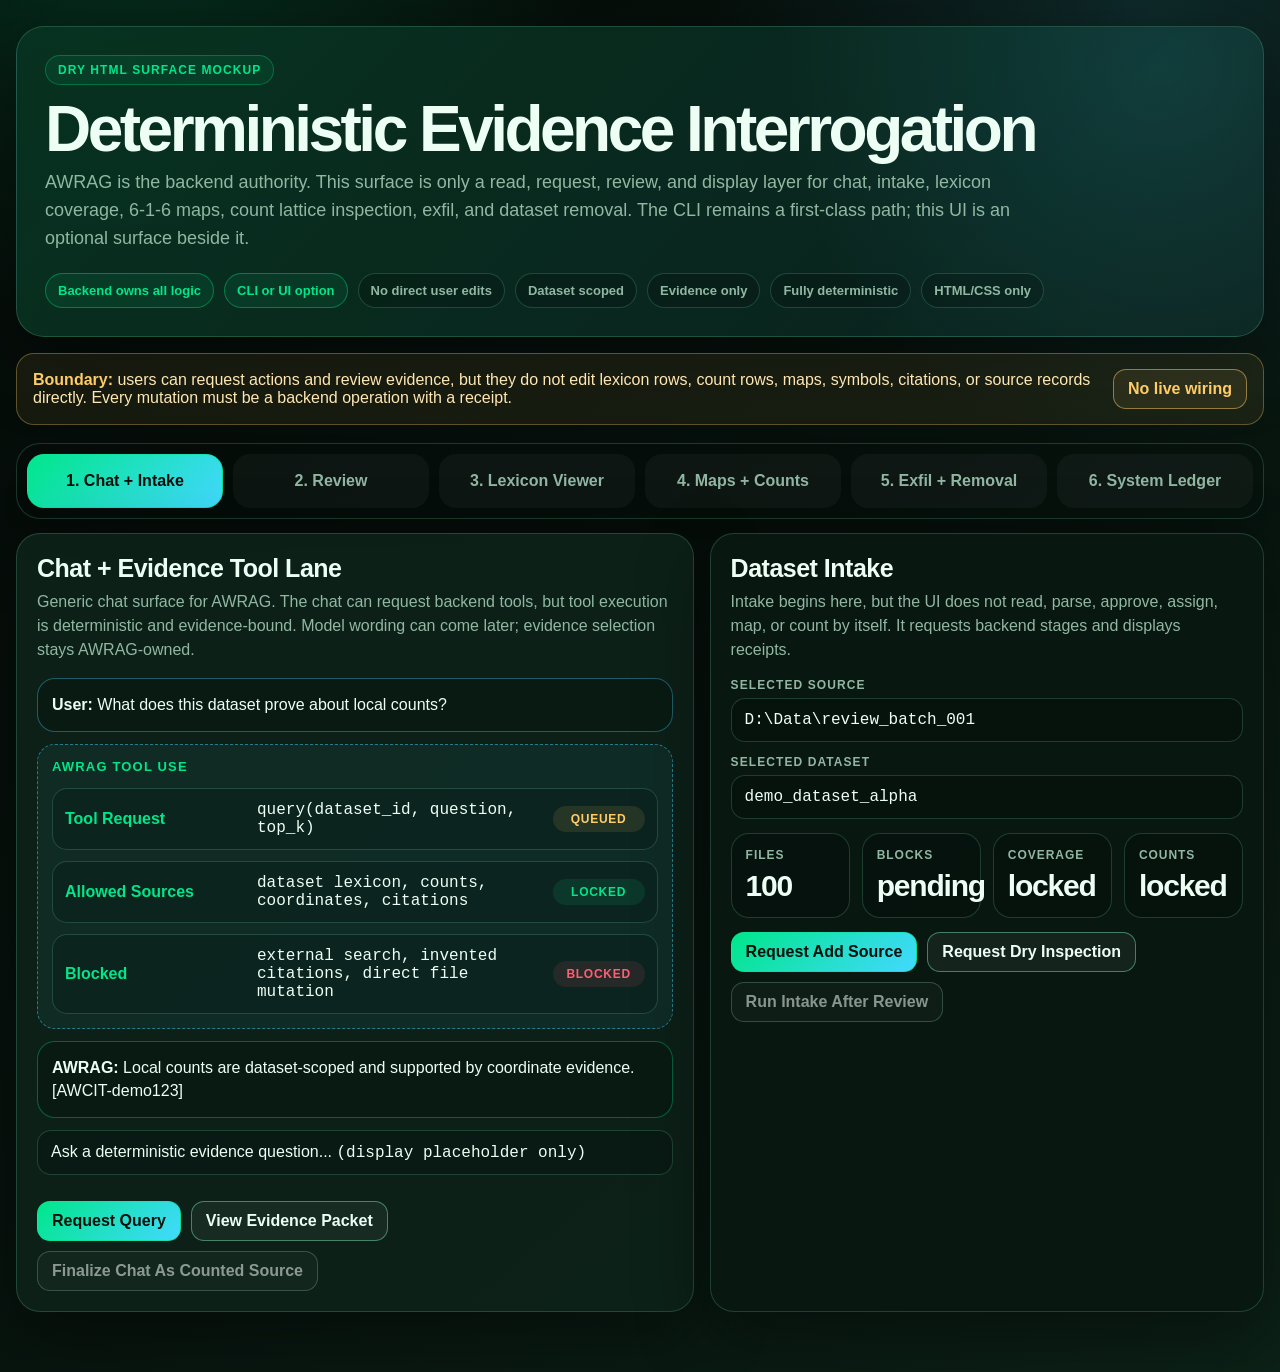
==== HTML UI/awrag-intake-exfil-mockup.html @ c9a31b3b "Checkpoint AWRAG UI review and read bridge" ====
<!doctype html>
<html lang="en">
<head>
  <meta charset="utf-8">
  <meta name="viewport" content="width=device-width, initial-scale=1">
  <title>AWRAG Evidence Surface Mockup</title>
  <style>
    :root {
      --bg: #06100b;
      --bg-soft: #0b1a13;
      --panel: rgba(14, 34, 25, 0.92);
      --panel-2: rgba(9, 24, 17, 0.96);
      --line: rgba(133, 255, 198, 0.18);
      --line-strong: rgba(133, 255, 198, 0.42);
      --text: #edfff5;
      --muted: #91b7a3;
      --green: #00e68a;
      --cyan: #42d9ff;
      --amber: #ffcc66;
      --red: #ff5e73;
      --ink: #06100b;
      --shadow: 0 24px 72px rgba(0, 0, 0, 0.42);
    }

    * {
      box-sizing: border-box;
    }

    body {
      margin: 0;
      min-height: 100vh;
      overflow-x: hidden;
      overflow-y: auto;
      color: var(--text);
      font-family: "Segoe UI", Tahoma, sans-serif;
      background:
        radial-gradient(circle at 10% -10%, rgba(0, 230, 138, 0.18), transparent 30rem),
        radial-gradient(circle at 90% 0%, rgba(66, 217, 255, 0.12), transparent 28rem),
        linear-gradient(140deg, #050b08 0%, #07120d 48%, #0c2117 100%);
    }

    .page {
      width: min(1540px, calc(100% - 32px));
      margin: 0 auto;
      padding: 26px 0 60px;
    }

    .hero {
      padding: 28px;
      border: 1px solid var(--line);
      border-radius: 28px;
      background:
        radial-gradient(circle at 92% 14%, rgba(66, 217, 255, 0.12), transparent 24rem),
        linear-gradient(135deg, rgba(0, 230, 138, 0.12), rgba(66, 217, 255, 0.05)),
        rgba(9, 25, 18, 0.9);
      box-shadow: var(--shadow);
    }

    .eyebrow {
      display: inline-flex;
      margin-bottom: 14px;
      padding: 7px 12px;
      border: 1px solid rgba(0, 230, 138, 0.3);
      border-radius: 999px;
      color: var(--green);
      background: rgba(0, 230, 138, 0.08);
      font-size: 12px;
      font-weight: 900;
      letter-spacing: 0.09em;
      text-transform: uppercase;
    }

    h1,
    h2,
    h3,
    p {
      margin-top: 0;
    }

    h1 {
      margin-bottom: 10px;
      font-size: clamp(34px, 5vw, 68px);
      line-height: 0.94;
      letter-spacing: -0.055em;
    }

    .hero p {
      max-width: 1010px;
      margin-bottom: 0;
      color: var(--muted);
      font-size: 18px;
      line-height: 1.55;
    }

    .lock-row {
      display: flex;
      flex-wrap: wrap;
      gap: 10px;
      margin-top: 20px;
    }

    .pill {
      padding: 9px 12px;
      border: 1px solid var(--line);
      border-radius: 999px;
      color: var(--muted);
      background: rgba(0, 0, 0, 0.18);
      font-size: 13px;
      font-weight: 800;
    }

    .pill.good {
      color: var(--green);
      border-color: rgba(0, 230, 138, 0.38);
      background: rgba(0, 230, 138, 0.08);
    }

    .notice {
      display: grid;
      grid-template-columns: 1fr auto;
      gap: 14px;
      align-items: center;
      margin-top: 16px;
      padding: 15px 16px;
      border: 1px solid rgba(255, 204, 102, 0.32);
      border-radius: 18px;
      background: rgba(255, 204, 102, 0.075);
      color: #ffe7b4;
    }

    .notice b {
      color: var(--amber);
    }

    .tabs {
      margin-top: 18px;
    }

    .tabs > input {
      position: absolute;
      opacity: 0;
      pointer-events: none;
    }

    .tab-controls {
      display: grid;
      grid-template-columns: repeat(6, minmax(140px, 1fr));
      gap: 10px;
      margin-bottom: 14px;
      padding: 10px;
      border: 1px solid var(--line);
      border-radius: 24px;
      background: rgba(0, 0, 0, 0.18);
      box-shadow: var(--shadow);
    }

    .tab-controls label {
      display: flex;
      min-height: 54px;
      align-items: center;
      justify-content: center;
      padding: 12px;
      border: 1px solid transparent;
      border-radius: 17px;
      color: var(--muted);
      background: rgba(255, 255, 255, 0.035);
      font-weight: 900;
      text-align: center;
      cursor: pointer;
      user-select: none;
    }

    #tab-intake:checked ~ .tab-controls label[for="tab-intake"],
    #tab-review:checked ~ .tab-controls label[for="tab-review"],
    #tab-lexicon:checked ~ .tab-controls label[for="tab-lexicon"],
    #tab-map:checked ~ .tab-controls label[for="tab-map"],
    #tab-exfil:checked ~ .tab-controls label[for="tab-exfil"],
    #tab-system:checked ~ .tab-controls label[for="tab-system"] {
      color: var(--ink);
      border-color: rgba(0, 230, 138, 0.6);
      background: linear-gradient(135deg, var(--green), var(--cyan));
    }

    .tab-panel {
      display: none;
      animation: panel-in 180ms ease-out;
    }

    #tab-intake:checked ~ .tab-panels #panel-intake,
    #tab-review:checked ~ .tab-panels #panel-review,
    #tab-lexicon:checked ~ .tab-panels #panel-lexicon,
    #tab-map:checked ~ .tab-panels #panel-map,
    #tab-exfil:checked ~ .tab-panels #panel-exfil,
    #tab-system:checked ~ .tab-panels #panel-system {
      display: block;
    }

    @keyframes panel-in {
      from {
        opacity: 0;
        transform: translateY(6px);
      }
      to {
        opacity: 1;
        transform: translateY(0);
      }
    }

    .grid {
      display: grid;
      gap: 16px;
    }

    .grid.two {
      grid-template-columns: minmax(0, 1.1fr) minmax(420px, 0.9fr);
    }

    .grid.three {
      grid-template-columns: repeat(3, minmax(0, 1fr));
    }

    .grid.four {
      grid-template-columns: repeat(4, minmax(0, 1fr));
    }

    .card {
      min-width: 0;
      padding: 20px;
      border: 1px solid var(--line);
      border-radius: 24px;
      background: var(--panel);
      box-shadow: var(--shadow);
    }

    .card.alt {
      background: var(--panel-2);
    }

    .card h2 {
      margin-bottom: 7px;
      font-size: 25px;
      letter-spacing: -0.02em;
    }

    .card h3 {
      margin-bottom: 8px;
      color: var(--green);
      font-size: 13px;
      letter-spacing: 0.09em;
      text-transform: uppercase;
    }

    .card p {
      color: var(--muted);
      line-height: 1.5;
    }

    .toolbar {
      display: flex;
      flex-wrap: wrap;
      gap: 10px;
      margin-top: 14px;
    }

    .button {
      display: inline-flex;
      min-height: 40px;
      align-items: center;
      justify-content: center;
      padding: 10px 14px;
      border: 1px solid var(--line-strong);
      border-radius: 13px;
      color: var(--text);
      background: rgba(255, 255, 255, 0.05);
      font-weight: 900;
    }

    .button.primary {
      border-color: rgba(0, 230, 138, 0.5);
      color: var(--ink);
      background: linear-gradient(135deg, var(--green), var(--cyan));
    }

    .button.warn {
      border-color: rgba(255, 204, 102, 0.5);
      color: var(--amber);
      background: rgba(255, 204, 102, 0.08);
    }

    .button.danger {
      border-color: rgba(255, 94, 115, 0.55);
      color: var(--red);
      background: rgba(255, 94, 115, 0.08);
    }

    .button.locked {
      opacity: 0.55;
      filter: grayscale(0.45);
    }

    .readonly {
      min-height: 44px;
      padding: 12px 13px;
      border: 1px solid var(--line);
      border-radius: 14px;
      color: var(--text);
      background: rgba(0, 0, 0, 0.2);
    }

    .label {
      margin-bottom: 6px;
      color: var(--muted);
      font-size: 12px;
      font-weight: 900;
      letter-spacing: 0.09em;
      text-transform: uppercase;
    }

    .field {
      margin-top: 13px;
    }

    .mono,
    pre {
      font-family: Consolas, "Courier New", monospace;
    }

    pre {
      margin: 0;
      white-space: pre-wrap;
      color: #ccffe6;
      line-height: 1.48;
      font-size: 13px;
    }

    .stat-grid {
      display: grid;
      grid-template-columns: repeat(4, minmax(0, 1fr));
      gap: 12px;
      margin-top: 14px;
    }

    .stat {
      padding: 14px;
      border: 1px solid var(--line);
      border-radius: 18px;
      background: rgba(0, 0, 0, 0.18);
    }

    .stat span {
      display: block;
      color: var(--muted);
      font-size: 12px;
      font-weight: 900;
      letter-spacing: 0.08em;
      text-transform: uppercase;
    }

    .stat strong {
      display: block;
      margin-top: 7px;
      font-size: 30px;
      letter-spacing: -0.04em;
    }

    .stack {
      display: grid;
      gap: 11px;
      margin-top: 14px;
    }

    .row {
      display: grid;
      grid-template-columns: 180px minmax(0, 1fr) auto;
      gap: 12px;
      align-items: center;
      padding: 12px;
      border: 1px solid var(--line);
      border-radius: 15px;
      background: rgba(0, 0, 0, 0.16);
    }

    .row b {
      color: var(--green);
    }

    .status {
      display: inline-flex;
      align-items: center;
      justify-content: center;
      min-width: 92px;
      padding: 6px 9px;
      border-radius: 999px;
      color: var(--green);
      background: rgba(0, 230, 138, 0.1);
      font-size: 12px;
      font-weight: 900;
      text-transform: uppercase;
      letter-spacing: 0.06em;
    }

    .status.wait {
      color: var(--amber);
      background: rgba(255, 204, 102, 0.1);
    }

    .status.stop {
      color: var(--red);
      background: rgba(255, 94, 115, 0.1);
    }

    .chat-shell {
      display: grid;
      gap: 12px;
      margin-top: 14px;
    }

    .message {
      padding: 14px;
      border: 1px solid var(--line);
      border-radius: 18px;
      background: rgba(0, 0, 0, 0.18);
      line-height: 1.48;
    }

    .message.user {
      border-color: rgba(66, 217, 255, 0.35);
    }

    .message.aw {
      border-color: rgba(0, 230, 138, 0.35);
    }

    .tool-lane {
      padding: 14px;
      border: 1px dashed rgba(66, 217, 255, 0.46);
      border-radius: 18px;
      background: rgba(66, 217, 255, 0.06);
    }

    .review-grid {
      display: grid;
      grid-template-columns: 1.1fr 0.9fr 0.9fr;
      gap: 14px;
    }

    .search-shell {
      display: grid;
      grid-template-columns: minmax(0, 1fr) auto auto;
      gap: 10px;
      align-items: center;
      margin-top: 14px;
    }

    .filter-row,
    .letter-strip {
      display: flex;
      flex-wrap: wrap;
      gap: 8px;
      margin-top: 13px;
    }

    .filter {
      padding: 8px 11px;
      border: 1px solid var(--line);
      border-radius: 999px;
      color: var(--muted);
      background: rgba(0, 0, 0, 0.18);
      font-size: 12px;
      font-weight: 900;
      letter-spacing: 0.03em;
    }

    .filter.active {
      color: var(--ink);
      border-color: rgba(0, 230, 138, 0.55);
      background: linear-gradient(135deg, var(--green), var(--cyan));
    }

    .letter {
      display: inline-flex;
      width: 34px;
      height: 34px;
      align-items: center;
      justify-content: center;
      border: 1px solid var(--line);
      border-radius: 10px;
      color: var(--muted);
      background: rgba(0, 0, 0, 0.18);
      font-size: 12px;
      font-weight: 900;
    }

    .results-grid {
      display: grid;
      grid-template-columns: repeat(3, minmax(0, 1fr));
      gap: 12px;
      margin-top: 14px;
    }

    .entry-card {
      padding: 14px;
      border: 1px solid var(--line);
      border-radius: 18px;
      background: rgba(0, 0, 0, 0.18);
    }

    .entry-top {
      display: flex;
      justify-content: space-between;
      gap: 10px;
      align-items: flex-start;
      margin-bottom: 10px;
    }

    .entry-word {
      color: var(--text);
      font-size: 22px;
      font-weight: 900;
      letter-spacing: -0.03em;
    }

    .entry-meta {
      color: var(--muted);
      font-size: 12px;
      line-height: 1.45;
    }

    .detail-grid {
      display: grid;
      grid-template-columns: repeat(2, minmax(0, 1fr));
      gap: 12px;
      margin-top: 14px;
    }

    .detail-box {
      padding: 13px;
      border: 1px solid var(--line);
      border-radius: 16px;
      background: rgba(0, 0, 0, 0.18);
    }

    .bar-list {
      display: grid;
      gap: 8px;
      margin-top: 14px;
    }

    .bar-row {
      display: grid;
      grid-template-columns: 42px minmax(0, 1fr) 58px;
      gap: 9px;
      align-items: center;
      color: var(--muted);
      font-size: 12px;
      font-weight: 800;
    }

    .bar {
      height: 10px;
      overflow: hidden;
      border-radius: 999px;
      background: rgba(255, 255, 255, 0.08);
    }

    .bar span {
      display: block;
      height: 100%;
      border-radius: inherit;
      background: linear-gradient(90deg, var(--green), var(--cyan));
    }

    .pane {
      min-height: 420px;
      padding: 15px;
      border: 1px solid var(--line);
      border-radius: 20px;
      background: rgba(0, 0, 0, 0.18);
      overflow: auto;
    }

    .map-strip {
      display: grid;
      grid-template-columns: repeat(13, minmax(62px, 1fr));
      gap: 7px;
      overflow-x: auto;
      margin-top: 16px;
      padding-bottom: 8px;
    }

    .map-cell {
      min-height: 66px;
      padding: 8px 6px;
      border: 1px solid var(--line);
      border-radius: 13px;
      background: rgba(0, 0, 0, 0.18);
      text-align: center;
      font-size: 13px;
    }

    .map-cell.center {
      border-color: rgba(0, 230, 138, 0.62);
      background: rgba(0, 230, 138, 0.14);
    }

    .map-cell small {
      display: block;
      margin-bottom: 6px;
      color: var(--muted);
      font-size: 11px;
      font-weight: 900;
    }

    .table {
      margin-top: 14px;
      overflow-x: auto;
      border: 1px solid var(--line);
      border-radius: 18px;
    }

    .table-row {
      display: grid;
      grid-template-columns: 1.25fr 1fr 1fr 1.3fr;
      min-width: 760px;
    }

    .table-row > div {
      padding: 12px;
      border-bottom: 1px solid var(--line);
      color: var(--muted);
    }

    .table-row.header > div {
      color: var(--green);
      background: rgba(0, 230, 138, 0.08);
      font-size: 12px;
      font-weight: 900;
      letter-spacing: 0.07em;
      text-transform: uppercase;
    }

    .table-row:last-child > div {
      border-bottom: 0;
    }

    .wide-note {
      margin-top: 16px;
      padding: 16px;
      border: 1px solid rgba(255, 94, 115, 0.34);
      border-radius: 18px;
      color: #ffdae0;
      background: rgba(255, 94, 115, 0.075);
    }

    @media (max-width: 1180px) {
      .tab-controls,
      .grid.two,
      .grid.three,
      .grid.four,
      .review-grid,
      .results-grid,
      .detail-grid {
        grid-template-columns: 1fr;
      }

      .row {
        grid-template-columns: 1fr;
      }

      .search-shell {
        grid-template-columns: 1fr;
      }
    }

    @media (max-width: 720px) {
      .page {
        width: min(100% - 18px, 1540px);
        padding-top: 10px;
      }

      .hero,
      .card {
        padding: 16px;
        border-radius: 20px;
      }

      .notice,
      .stat-grid {
        grid-template-columns: 1fr;
      }
    }
  </style>
</head>
<body>
  <main class="page">
    <section class="hero">
      <div class="eyebrow">Dry HTML surface mockup</div>
      <h1>Deterministic Evidence Interrogation</h1>
      <p>
        AWRAG is the backend authority. This surface is only a read, request,
        review, and display layer for chat, intake, lexicon coverage, 6-1-6 maps,
        count lattice inspection, exfil, and dataset removal. The CLI remains a
        first-class path; this UI is an optional surface beside it.
      </p>
      <div class="lock-row">
        <span class="pill good">Backend owns all logic</span>
        <span class="pill good">CLI or UI option</span>
        <span class="pill">No direct user edits</span>
        <span class="pill">Dataset scoped</span>
        <span class="pill">Evidence only</span>
        <span class="pill">Fully deterministic</span>
        <span class="pill">HTML/CSS only</span>
      </div>
    </section>

    <section class="notice">
      <div>
        <b>Boundary:</b> users can request actions and review evidence, but they do
        not edit lexicon rows, count rows, maps, symbols, citations, or source records
        directly. Every mutation must be a backend operation with a receipt.
      </div>
      <span class="button warn">No live wiring</span>
    </section>

    <section class="tabs">
      <input id="tab-intake" type="radio" name="workspace-tab" checked>
      <input id="tab-review" type="radio" name="workspace-tab">
      <input id="tab-lexicon" type="radio" name="workspace-tab">
      <input id="tab-map" type="radio" name="workspace-tab">
      <input id="tab-exfil" type="radio" name="workspace-tab">
      <input id="tab-system" type="radio" name="workspace-tab">

      <nav class="tab-controls" aria-label="AWRAG workspace tabs">
        <label for="tab-intake">1. Chat + Intake</label>
        <label for="tab-review">2. Review</label>
        <label for="tab-lexicon">3. Lexicon Viewer</label>
        <label for="tab-map">4. Maps + Counts</label>
        <label for="tab-exfil">5. Exfil + Removal</label>
        <label for="tab-system">6. System Ledger</label>
      </nav>

      <div class="tab-panels">
        <section id="panel-intake" class="tab-panel">
          <div class="grid two">
            <article class="card">
              <h2>Chat + Evidence Tool Lane</h2>
              <p>
                Generic chat surface for AWRAG. The chat can request backend tools,
                but tool execution is deterministic and evidence-bound. Model wording
                can come later; evidence selection stays AWRAG-owned.
              </p>

              <div class="chat-shell">
                <div class="message user">
                  <b>User:</b> What does this dataset prove about local counts?
                </div>
                <div class="tool-lane">
                  <h3>AWRAG Tool Use</h3>
                  <div class="stack">
                    <div class="row">
                      <b>Tool Request</b>
                      <span class="mono">query(dataset_id, question, top_k)</span>
                      <span class="status wait">queued</span>
                    </div>
                    <div class="row">
                      <b>Allowed Sources</b>
                      <span class="mono">dataset lexicon, counts, coordinates, citations</span>
                      <span class="status">locked</span>
                    </div>
                    <div class="row">
                      <b>Blocked</b>
                      <span class="mono">external search, invented citations, direct file mutation</span>
                      <span class="status stop">blocked</span>
                    </div>
                  </div>
                </div>
                <div class="message aw">
                  <b>AWRAG:</b> Local counts are dataset-scoped and supported by
                  coordinate evidence. [AWCIT-demo123]
                </div>
                <div class="readonly">
                  Ask a deterministic evidence question... <span class="mono">(display placeholder only)</span>
                </div>
                <div class="toolbar">
                  <span class="button primary">Request Query</span>
                  <span class="button">View Evidence Packet</span>
                  <span class="button locked">Finalize Chat As Counted Source</span>
                </div>
              </div>
            </article>

            <article class="card alt">
              <h2>Dataset Intake</h2>
              <p>
                Intake begins here, but the UI does not read, parse, approve,
                assign, map, or count by itself. It requests backend stages and
                displays receipts.
              </p>

              <div class="field">
                <div class="label">Selected Source</div>
                <div class="readonly mono">D:\Data\review_batch_001</div>
              </div>
              <div class="field">
                <div class="label">Selected Dataset</div>
                <div class="readonly mono">demo_dataset_alpha</div>
              </div>

              <div class="stat-grid">
                <div class="stat"><span>Files</span><strong>100</strong></div>
                <div class="stat"><span>Blocks</span><strong>pending</strong></div>
                <div class="stat"><span>Coverage</span><strong>locked</strong></div>
                <div class="stat"><span>Counts</span><strong>locked</strong></div>
              </div>

              <div class="toolbar">
                <span class="button primary">Request Add Source</span>
                <span class="button">Request Dry Inspection</span>
                <span class="button locked">Run Intake After Review</span>
              </div>
            </article>
          </div>
        </section>

        <section id="panel-review" class="tab-panel">
          <article class="card">
            <h2>Read-Only Review</h2>
            <p>
              This tab is for evidence review only. Source text, unique anchors,
              and missing anchors are displayed from backend output. Users do not
              type corrections into the data. They request approval/rejection packets.
            </p>
            <div class="review-grid">
              <div class="pane">
                <h3>Raw Source Preview</h3>
                <pre>Paragraph 1:
Backend displays source text here.

Paragraph 2:
Paragraph boundaries are visible before 6-1-6 mapping.

No direct edits. No hidden cleanup.</pre>
              </div>
              <div class="pane">
                <h3>Unique Anchor List</h3>
                <pre>anchorworks
awrag
dataset
symbol
ledger
relation
counts
citations
coordinates
exfil</pre>
              </div>
              <div class="pane">
                <h3>Missing Anchor Review</h3>
                <pre>graphml       request approve
exfil         request approve
digestion     request approve
neo4j         request approve
cypher        request approve

No inline text edits.
Backend writes approval receipt.</pre>
              </div>
            </div>

            <div class="toolbar">
              <span class="button">Request Approval Packet</span>
              <span class="button warn">Request Rejection Packet</span>
              <span class="button primary locked">Proceed When Coverage Complete</span>
            </div>
          </article>
        </section>

        <section id="panel-lexicon" class="tab-panel">
          <div class="grid two">
            <article class="card">
              <h2>Lexicon Viewer / Search</h2>
              <p>
                Clearbox-style browse and inspection, aligned to AWRAG. This is
                post-ingest interrogation only. No user edits, no slot assignment,
                no direct row changes, no destructive actions.
              </p>

              <div class="search-shell">
                <div class="readonly mono">Search anchor, symbol, citation, block, source path...</div>
                <span class="button primary">Request Search</span>
                <span class="button">Reset View</span>
              </div>

              <div class="filter-row" aria-label="Read-only lexicon filters">
                <span class="filter active">All Dataset Anchors</span>
                <span class="filter">Observed</span>
                <span class="filter">Structural</span>
                <span class="filter">Source Bound</span>
                <span class="filter">With Citations</span>
                <span class="filter">No User Edits</span>
              </div>

              <div class="field">
                <div class="label">Browse By Leading Character</div>
                <div class="letter-strip">
                  <span class="letter">A</span><span class="letter">B</span><span class="letter">C</span><span class="letter">D</span>
                  <span class="letter">E</span><span class="letter">F</span><span class="letter">G</span><span class="letter">H</span>
                  <span class="letter">I</span><span class="letter">J</span><span class="letter">K</span><span class="letter">L</span>
                  <span class="letter">M</span><span class="letter">N</span><span class="letter">O</span><span class="letter">P</span>
                  <span class="letter">Q</span><span class="letter">R</span><span class="letter">S</span><span class="letter">T</span>
                  <span class="letter">U</span><span class="letter">V</span><span class="letter">W</span><span class="letter">X</span>
                  <span class="letter">Y</span><span class="letter">Z</span><span class="letter">#</span><span class="letter">.</span>
                </div>
              </div>

              <div class="stat-grid">
                <div class="stat"><span>Dataset Anchors</span><strong>18,420</strong></div>
                <div class="stat"><span>Observed</span><strong>92,104</strong></div>
                <div class="stat"><span>Relations</span><strong>604k</strong></div>
                <div class="stat"><span>Editable</span><strong>0</strong></div>
              </div>
            </article>

            <article class="card alt">
              <h2>Selected Anchor Detail</h2>
              <p>
                Details are read from backend evidence records. User can inspect
                and open citations, but cannot edit the anchor, symbol, count, or
                source ownership.
              </p>
              <div class="detail-grid">
                <div class="detail-box">
                  <div class="label">Anchor</div>
                  <div class="entry-word">dataset</div>
                  <div class="entry-meta">surface form exactly as represented by backend</div>
                </div>
                <div class="detail-box">
                  <div class="label">Symbol</div>
                  <div class="mono">0x76F747DE912E</div>
                  <div class="entry-meta">dataset-local display symbol</div>
                </div>
                <div class="detail-box">
                  <div class="label">Observation Count</div>
                  <div class="entry-word">1,284</div>
                  <div class="entry-meta">read from count lattice</div>
                </div>
                <div class="detail-box">
                  <div class="label">Source Scope</div>
                  <div class="mono">demo_dataset_alpha</div>
                  <div class="entry-meta">locked after ingest</div>
                </div>
              </div>
              <div class="toolbar">
                <span class="button">Open Citations</span>
                <span class="button">Show 6-1-6 Context</span>
                <span class="button locked">Edit Disabled Forever</span>
              </div>
            </article>
          </div>

          <div class="grid two" style="margin-top:16px;">
            <article class="card">
              <h2>Search Results</h2>
              <p>
                Result cards mirror the old Clearbox viewer idea, but every card
                is evidence-only and read-only.
              </p>
              <div class="results-grid">
                <div class="entry-card">
                  <div class="entry-top">
                    <div>
                      <div class="entry-word">dataset</div>
                      <div class="entry-meta mono">0x76F747DE912E</div>
                    </div>
                    <span class="status">read</span>
                  </div>
                  <div class="entry-meta">observations: 1,284<br>citations: 54<br>relations: 2,441</div>
                </div>
                <div class="entry-card">
                  <div class="entry-top">
                    <div>
                      <div class="entry-word">counts</div>
                      <div class="entry-meta mono">0x4B19A9120D44</div>
                    </div>
                    <span class="status">read</span>
                  </div>
                  <div class="entry-meta">observations: 932<br>citations: 41<br>relations: 1,906</div>
                </div>
                <div class="entry-card">
                  <div class="entry-top">
                    <div>
                      <div class="entry-word">citation</div>
                      <div class="entry-meta mono">0x14E1083FFAAC</div>
                    </div>
                    <span class="status">read</span>
                  </div>
                  <div class="entry-meta">observations: 318<br>citations: 22<br>relations: 804</div>
                </div>
              </div>
            </article>

            <article class="card alt">
              <h2>Distribution</h2>
              <p>
                Same idea as the Clearbox letter distribution, now as backend
                evidence display only.
              </p>
              <div class="bar-list">
                <div class="bar-row"><span>A</span><div class="bar"><span style="width:76%;"></span></div><span>1,409</span></div>
                <div class="bar-row"><span>C</span><div class="bar"><span style="width:58%;"></span></div><span>1,072</span></div>
                <div class="bar-row"><span>D</span><div class="bar"><span style="width:84%;"></span></div><span>1,558</span></div>
                <div class="bar-row"><span>M</span><div class="bar"><span style="width:39%;"></span></div><span>721</span></div>
                <div class="bar-row"><span>S</span><div class="bar"><span style="width:100%;"></span></div><span>1,853</span></div>
                <div class="bar-row"><span>#</span><div class="bar"><span style="width:22%;"></span></div><span>408</span></div>
              </div>
              <div class="wide-note">
                After ingest, the lexicon viewer never exposes user edits. Fixes
                require a new backend-reviewed ingest/digestion operation with a
                receipt, not inline mutation.
              </div>
            </article>
          </div>
        </section>

        <section id="panel-map" class="tab-panel">
          <div class="grid two">
            <article class="card">
              <h2>6-1-6 Map Viewer</h2>
              <p>
                Paragraph-bound map display. Backend reconstructs this from map
                records and count files. UI only displays.
              </p>
              <div class="map-strip">
                <div class="map-cell"><small>-6</small>source</div>
                <div class="map-cell"><small>-5</small>path</div>
                <div class="map-cell"><small>-4</small>build</div>
                <div class="map-cell"><small>-3</small>local</div>
                <div class="map-cell"><small>-2</small>count</div>
                <div class="map-cell"><small>-1</small>map</div>
                <div class="map-cell center"><small>0</small>anchor</div>
                <div class="map-cell"><small>+1</small>sees</div>
                <div class="map-cell"><small>+2</small>six</div>
                <div class="map-cell"><small>+3</small>left</div>
                <div class="map-cell"><small>+4</small>six</div>
                <div class="map-cell"><small>+5</small>right</div>
                <div class="map-cell"><small>+6</small>inside</div>
              </div>
              <div class="toolbar">
                <span class="button">Previous Occurrence</span>
                <span class="button">Next Occurrence</span>
                <span class="button">Open Citation</span>
              </div>
            </article>

            <article class="card alt">
              <h2>Counts Lattice</h2>
              <p>
                Backend count files are the authority. Display shows integrity,
                observation totals, relation counts, and evidence status.
              </p>
              <div class="stat-grid">
                <div class="stat"><span>Anchors</span><strong>300</strong></div>
                <div class="stat"><span>Relations</span><strong>6,040</strong></div>
                <div class="stat"><span>Postings</span><strong>725</strong></div>
                <div class="stat"><span>Citations</span><strong>54</strong></div>
              </div>
              <div class="stack">
                <div class="row">
                  <b>Count Backend</b>
                  <span class="mono">awrag_native_binary_counts@1</span>
                  <span class="status">ok</span>
                </div>
                <div class="row">
                  <b>Evidence Mode</b>
                  <span class="mono">coordinate-cited, deterministic</span>
                  <span class="status">ok</span>
                </div>
              </div>
            </article>
          </div>
        </section>

        <section id="panel-exfil" class="tab-panel">
          <div class="grid two">
            <article class="card">
              <h2>Graph Exfil</h2>
              <p>
                Exfil is export from AWRAG evidence structures into external graph
                forms. It does not replace the backend count files.
              </p>
              <div class="table">
                <div class="table-row header">
                  <div>Format</div><div>Nodes</div><div>Edges</div><div>Status</div>
                </div>
                <div class="table-row">
                  <div>Neo4j CSV</div><div>anchors, blocks, citations</div><div>observed_with</div><div>planned</div>
                </div>
                <div class="table-row">
                  <div>GraphML</div><div>dataset scoped</div><div>relative position</div><div>planned</div>
                </div>
                <div class="table-row">
                  <div>JSON Graph</div><div>anchors</div><div>weighted relations</div><div>planned</div>
                </div>
              </div>
              <div class="toolbar">
                <span class="button primary">Request Neo4j Exfil</span>
                <span class="button">Request GraphML Exfil</span>
                <span class="button">View Exfil Receipt</span>
              </div>
            </article>

            <article class="card alt">
              <h2>Dataset Removal + Symbol Return</h2>
              <p>
                Removal is a backend digestion job. It must verify references,
                write a removal receipt, and return unused symbols into a returned
                file for the next ingest.
              </p>
              <div class="stack">
                <div class="row">
                  <b>Returned File</b>
                  <span class="mono">state/symbols_returned.awbin</span>
                  <span class="status wait">waiting</span>
                </div>
                <div class="row">
                  <b>Removal Receipt</b>
                  <span class="mono">receipts/removal_*.json</span>
                  <span class="status wait">required</span>
                </div>
                <div class="row">
                  <b>Next Ingest Rule</b>
                  <span class="mono">reuse returned symbols first</span>
                  <span class="status">locked</span>
                </div>
              </div>
              <div class="toolbar">
                <span class="button warn">Preview Removal</span>
                <span class="button danger">Request Dataset Removal</span>
              </div>
            </article>
          </div>
        </section>

        <section id="panel-system" class="tab-panel">
          <div class="grid two">
            <article class="card">
              <h2>System Ledger</h2>
              <p>
                Machine-local distribution tracking. This is the backend answer
                to install-level symbol assignment without exposing private logic
                to the browser.
              </p>
              <div class="stack">
                <div class="row">
                  <b>Install ID</b>
                  <span class="mono">machine-7f42-demo</span>
                  <span class="status">ok</span>
                </div>
                <div class="row">
                  <b>Last Out</b>
                  <span class="mono">0x0000000003AF</span>
                  <span class="status">logged</span>
                </div>
                <div class="row">
                  <b>Next To Assign</b>
                  <span class="mono">0x0000000003B0</span>
                  <span class="status">ready</span>
                </div>
                <div class="row">
                  <b>Returned Waiting</b>
                  <span class="mono">42 symbols</span>
                  <span class="status wait">reusable</span>
                </div>
              </div>
            </article>

            <article class="card alt">
              <h2>Backend Module Contract</h2>
              <p>
                These modules are backend concerns. The UI only displays their
                state and sends operator requests.
              </p>
              <div class="stack">
                <div class="row"><b>intake</b><span class="mono">read, inspect, build receipts</span><span class="status">backend</span></div>
                <div class="row"><b>lexicon</b><span class="mono">coverage, approval packets, dataset rows</span><span class="status">backend</span></div>
                <div class="row"><b>ledger</b><span class="mono">assign, return, log symbols</span><span class="status">backend</span></div>
                <div class="row"><b>maps</b><span class="mono">paragraph-bound 6-1-6 records</span><span class="status">backend</span></div>
                <div class="row"><b>chat</b><span class="mono">evidence queries and counted finalization</span><span class="status">backend</span></div>
              </div>
            </article>
          </div>

          <div class="wide-note">
            Static mockup boundary: this page contains no scripts, no backend
            connections, no direct editing surface, no count mutation, no symbol
            assignment, and no dataset removal. It is only a layout sketch.
          </div>
        </section>
      </div>
    </section>
  </main>
</body>
</html>
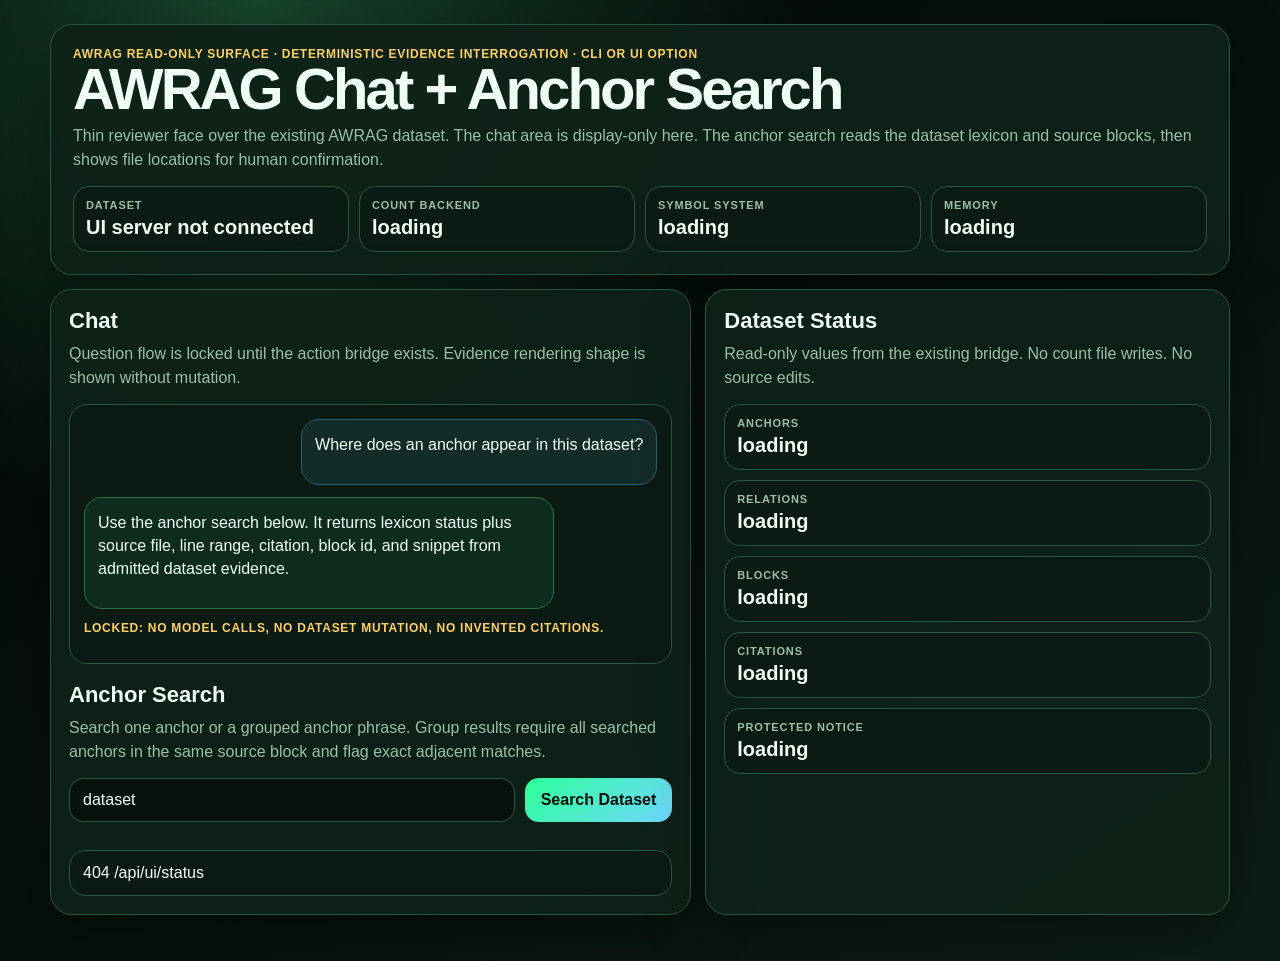
==== commit f3e0c3b1: "Add simple AWRAG read-only anchor search UI" ====
--- a/HTML UI/awrag-intake-exfil-mockup.html
+++ b/HTML UI/awrag-intake-exfil-mockup.html
@@ -3,1201 +3,168 @@
 <head>
   <meta charset="utf-8">
   <meta name="viewport" content="width=device-width, initial-scale=1">
-  <title>AWRAG Evidence Surface Mockup</title>
+  <title>AWRAG Chat + Anchor Search</title>
   <style>
-    :root {
-      --bg: #06100b;
-      --bg-soft: #0b1a13;
-      --panel: rgba(14, 34, 25, 0.92);
-      --panel-2: rgba(9, 24, 17, 0.96);
-      --line: rgba(133, 255, 198, 0.18);
-      --line-strong: rgba(133, 255, 198, 0.42);
-      --text: #edfff5;
-      --muted: #91b7a3;
-      --green: #00e68a;
-      --cyan: #42d9ff;
-      --amber: #ffcc66;
-      --red: #ff5e73;
-      --ink: #06100b;
-      --shadow: 0 24px 72px rgba(0, 0, 0, 0.42);
-    }
-
-    * {
-      box-sizing: border-box;
-    }
-
-    body {
-      margin: 0;
-      min-height: 100vh;
-      overflow-x: hidden;
-      overflow-y: auto;
-      color: var(--text);
-      font-family: "Segoe UI", Tahoma, sans-serif;
-      background:
-        radial-gradient(circle at 10% -10%, rgba(0, 230, 138, 0.18), transparent 30rem),
-        radial-gradient(circle at 90% 0%, rgba(66, 217, 255, 0.12), transparent 28rem),
-        linear-gradient(140deg, #050b08 0%, #07120d 48%, #0c2117 100%);
-    }
-
-    .page {
-      width: min(1540px, calc(100% - 32px));
-      margin: 0 auto;
-      padding: 26px 0 60px;
-    }
-
-    .hero {
-      padding: 28px;
-      border: 1px solid var(--line);
-      border-radius: 28px;
-      background:
-        radial-gradient(circle at 92% 14%, rgba(66, 217, 255, 0.12), transparent 24rem),
-        linear-gradient(135deg, rgba(0, 230, 138, 0.12), rgba(66, 217, 255, 0.05)),
-        rgba(9, 25, 18, 0.9);
-      box-shadow: var(--shadow);
-    }
-
-    .eyebrow {
-      display: inline-flex;
-      margin-bottom: 14px;
-      padding: 7px 12px;
-      border: 1px solid rgba(0, 230, 138, 0.3);
-      border-radius: 999px;
-      color: var(--green);
-      background: rgba(0, 230, 138, 0.08);
-      font-size: 12px;
-      font-weight: 900;
-      letter-spacing: 0.09em;
-      text-transform: uppercase;
-    }
-
-    h1,
-    h2,
-    h3,
-    p {
-      margin-top: 0;
-    }
-
-    h1 {
-      margin-bottom: 10px;
-      font-size: clamp(34px, 5vw, 68px);
-      line-height: 0.94;
-      letter-spacing: -0.055em;
-    }
-
-    .hero p {
-      max-width: 1010px;
-      margin-bottom: 0;
-      color: var(--muted);
-      font-size: 18px;
-      line-height: 1.55;
-    }
-
-    .lock-row {
-      display: flex;
-      flex-wrap: wrap;
-      gap: 10px;
-      margin-top: 20px;
-    }
-
-    .pill {
-      padding: 9px 12px;
-      border: 1px solid var(--line);
-      border-radius: 999px;
-      color: var(--muted);
-      background: rgba(0, 0, 0, 0.18);
-      font-size: 13px;
-      font-weight: 800;
-    }
-
-    .pill.good {
-      color: var(--green);
-      border-color: rgba(0, 230, 138, 0.38);
-      background: rgba(0, 230, 138, 0.08);
-    }
-
-    .notice {
-      display: grid;
-      grid-template-columns: 1fr auto;
-      gap: 14px;
-      align-items: center;
-      margin-top: 16px;
-      padding: 15px 16px;
-      border: 1px solid rgba(255, 204, 102, 0.32);
-      border-radius: 18px;
-      background: rgba(255, 204, 102, 0.075);
-      color: #ffe7b4;
-    }
-
-    .notice b {
-      color: var(--amber);
-    }
-
-    .tabs {
-      margin-top: 18px;
-    }
-
-    .tabs > input {
-      position: absolute;
-      opacity: 0;
-      pointer-events: none;
-    }
-
-    .tab-controls {
-      display: grid;
-      grid-template-columns: repeat(6, minmax(140px, 1fr));
-      gap: 10px;
-      margin-bottom: 14px;
-      padding: 10px;
-      border: 1px solid var(--line);
-      border-radius: 24px;
-      background: rgba(0, 0, 0, 0.18);
-      box-shadow: var(--shadow);
-    }
-
-    .tab-controls label {
-      display: flex;
-      min-height: 54px;
-      align-items: center;
-      justify-content: center;
-      padding: 12px;
-      border: 1px solid transparent;
-      border-radius: 17px;
-      color: var(--muted);
-      background: rgba(255, 255, 255, 0.035);
-      font-weight: 900;
-      text-align: center;
-      cursor: pointer;
-      user-select: none;
-    }
-
-    #tab-intake:checked ~ .tab-controls label[for="tab-intake"],
-    #tab-review:checked ~ .tab-controls label[for="tab-review"],
-    #tab-lexicon:checked ~ .tab-controls label[for="tab-lexicon"],
-    #tab-map:checked ~ .tab-controls label[for="tab-map"],
-    #tab-exfil:checked ~ .tab-controls label[for="tab-exfil"],
-    #tab-system:checked ~ .tab-controls label[for="tab-system"] {
-      color: var(--ink);
-      border-color: rgba(0, 230, 138, 0.6);
-      background: linear-gradient(135deg, var(--green), var(--cyan));
-    }
-
-    .tab-panel {
-      display: none;
-      animation: panel-in 180ms ease-out;
-    }
-
-    #tab-intake:checked ~ .tab-panels #panel-intake,
-    #tab-review:checked ~ .tab-panels #panel-review,
-    #tab-lexicon:checked ~ .tab-panels #panel-lexicon,
-    #tab-map:checked ~ .tab-panels #panel-map,
-    #tab-exfil:checked ~ .tab-panels #panel-exfil,
-    #tab-system:checked ~ .tab-panels #panel-system {
-      display: block;
-    }
-
-    @keyframes panel-in {
-      from {
-        opacity: 0;
-        transform: translateY(6px);
-      }
-      to {
-        opacity: 1;
-        transform: translateY(0);
-      }
-    }
-
-    .grid {
-      display: grid;
-      gap: 16px;
-    }
-
-    .grid.two {
-      grid-template-columns: minmax(0, 1.1fr) minmax(420px, 0.9fr);
-    }
-
-    .grid.three {
-      grid-template-columns: repeat(3, minmax(0, 1fr));
-    }
-
-    .grid.four {
-      grid-template-columns: repeat(4, minmax(0, 1fr));
-    }
-
-    .card {
-      min-width: 0;
-      padding: 20px;
-      border: 1px solid var(--line);
-      border-radius: 24px;
-      background: var(--panel);
-      box-shadow: var(--shadow);
-    }
-
-    .card.alt {
-      background: var(--panel-2);
-    }
-
-    .card h2 {
-      margin-bottom: 7px;
-      font-size: 25px;
-      letter-spacing: -0.02em;
-    }
-
-    .card h3 {
-      margin-bottom: 8px;
-      color: var(--green);
-      font-size: 13px;
-      letter-spacing: 0.09em;
-      text-transform: uppercase;
-    }
-
-    .card p {
-      color: var(--muted);
-      line-height: 1.5;
-    }
-
-    .toolbar {
-      display: flex;
-      flex-wrap: wrap;
-      gap: 10px;
-      margin-top: 14px;
-    }
-
-    .button {
-      display: inline-flex;
-      min-height: 40px;
-      align-items: center;
-      justify-content: center;
-      padding: 10px 14px;
-      border: 1px solid var(--line-strong);
-      border-radius: 13px;
-      color: var(--text);
-      background: rgba(255, 255, 255, 0.05);
-      font-weight: 900;
-    }
-
-    .button.primary {
-      border-color: rgba(0, 230, 138, 0.5);
-      color: var(--ink);
-      background: linear-gradient(135deg, var(--green), var(--cyan));
-    }
-
-    .button.warn {
-      border-color: rgba(255, 204, 102, 0.5);
-      color: var(--amber);
-      background: rgba(255, 204, 102, 0.08);
-    }
-
-    .button.danger {
-      border-color: rgba(255, 94, 115, 0.55);
-      color: var(--red);
-      background: rgba(255, 94, 115, 0.08);
-    }
-
-    .button.locked {
-      opacity: 0.55;
-      filter: grayscale(0.45);
-    }
-
-    .readonly {
-      min-height: 44px;
-      padding: 12px 13px;
-      border: 1px solid var(--line);
-      border-radius: 14px;
-      color: var(--text);
-      background: rgba(0, 0, 0, 0.2);
-    }
-
-    .label {
-      margin-bottom: 6px;
-      color: var(--muted);
-      font-size: 12px;
-      font-weight: 900;
-      letter-spacing: 0.09em;
-      text-transform: uppercase;
-    }
-
-    .field {
-      margin-top: 13px;
-    }
-
-    .mono,
-    pre {
-      font-family: Consolas, "Courier New", monospace;
-    }
-
-    pre {
-      margin: 0;
-      white-space: pre-wrap;
-      color: #ccffe6;
-      line-height: 1.48;
-      font-size: 13px;
-    }
-
-    .stat-grid {
-      display: grid;
-      grid-template-columns: repeat(4, minmax(0, 1fr));
-      gap: 12px;
-      margin-top: 14px;
-    }
-
-    .stat {
-      padding: 14px;
-      border: 1px solid var(--line);
-      border-radius: 18px;
-      background: rgba(0, 0, 0, 0.18);
-    }
-
-    .stat span {
-      display: block;
-      color: var(--muted);
-      font-size: 12px;
-      font-weight: 900;
-      letter-spacing: 0.08em;
-      text-transform: uppercase;
-    }
-
-    .stat strong {
-      display: block;
-      margin-top: 7px;
-      font-size: 30px;
-      letter-spacing: -0.04em;
-    }
-
-    .stack {
-      display: grid;
-      gap: 11px;
-      margin-top: 14px;
-    }
-
-    .row {
-      display: grid;
-      grid-template-columns: 180px minmax(0, 1fr) auto;
-      gap: 12px;
-      align-items: center;
-      padding: 12px;
-      border: 1px solid var(--line);
-      border-radius: 15px;
-      background: rgba(0, 0, 0, 0.16);
-    }
-
-    .row b {
-      color: var(--green);
-    }
-
-    .status {
-      display: inline-flex;
-      align-items: center;
-      justify-content: center;
-      min-width: 92px;
-      padding: 6px 9px;
-      border-radius: 999px;
-      color: var(--green);
-      background: rgba(0, 230, 138, 0.1);
-      font-size: 12px;
-      font-weight: 900;
-      text-transform: uppercase;
-      letter-spacing: 0.06em;
-    }
-
-    .status.wait {
-      color: var(--amber);
-      background: rgba(255, 204, 102, 0.1);
-    }
-
-    .status.stop {
-      color: var(--red);
-      background: rgba(255, 94, 115, 0.1);
-    }
-
-    .chat-shell {
-      display: grid;
-      gap: 12px;
-      margin-top: 14px;
-    }
-
-    .message {
-      padding: 14px;
-      border: 1px solid var(--line);
-      border-radius: 18px;
-      background: rgba(0, 0, 0, 0.18);
-      line-height: 1.48;
-    }
-
-    .message.user {
-      border-color: rgba(66, 217, 255, 0.35);
-    }
-
-    .message.aw {
-      border-color: rgba(0, 230, 138, 0.35);
-    }
-
-    .tool-lane {
-      padding: 14px;
-      border: 1px dashed rgba(66, 217, 255, 0.46);
-      border-radius: 18px;
-      background: rgba(66, 217, 255, 0.06);
-    }
-
-    .review-grid {
-      display: grid;
-      grid-template-columns: 1.1fr 0.9fr 0.9fr;
-      gap: 14px;
-    }
-
-    .search-shell {
-      display: grid;
-      grid-template-columns: minmax(0, 1fr) auto auto;
-      gap: 10px;
-      align-items: center;
-      margin-top: 14px;
-    }
-
-    .filter-row,
-    .letter-strip {
-      display: flex;
-      flex-wrap: wrap;
-      gap: 8px;
-      margin-top: 13px;
-    }
-
-    .filter {
-      padding: 8px 11px;
-      border: 1px solid var(--line);
-      border-radius: 999px;
-      color: var(--muted);
-      background: rgba(0, 0, 0, 0.18);
-      font-size: 12px;
-      font-weight: 900;
-      letter-spacing: 0.03em;
-    }
-
-    .filter.active {
-      color: var(--ink);
-      border-color: rgba(0, 230, 138, 0.55);
-      background: linear-gradient(135deg, var(--green), var(--cyan));
-    }
-
-    .letter {
-      display: inline-flex;
-      width: 34px;
-      height: 34px;
-      align-items: center;
-      justify-content: center;
-      border: 1px solid var(--line);
-      border-radius: 10px;
-      color: var(--muted);
-      background: rgba(0, 0, 0, 0.18);
-      font-size: 12px;
-      font-weight: 900;
-    }
-
-    .results-grid {
-      display: grid;
-      grid-template-columns: repeat(3, minmax(0, 1fr));
-      gap: 12px;
-      margin-top: 14px;
-    }
-
-    .entry-card {
-      padding: 14px;
-      border: 1px solid var(--line);
-      border-radius: 18px;
-      background: rgba(0, 0, 0, 0.18);
-    }
-
-    .entry-top {
-      display: flex;
-      justify-content: space-between;
-      gap: 10px;
-      align-items: flex-start;
-      margin-bottom: 10px;
-    }
-
-    .entry-word {
-      color: var(--text);
-      font-size: 22px;
-      font-weight: 900;
-      letter-spacing: -0.03em;
-    }
-
-    .entry-meta {
-      color: var(--muted);
-      font-size: 12px;
-      line-height: 1.45;
-    }
-
-    .detail-grid {
-      display: grid;
-      grid-template-columns: repeat(2, minmax(0, 1fr));
-      gap: 12px;
-      margin-top: 14px;
-    }
-
-    .detail-box {
-      padding: 13px;
-      border: 1px solid var(--line);
-      border-radius: 16px;
-      background: rgba(0, 0, 0, 0.18);
-    }
-
-    .bar-list {
-      display: grid;
-      gap: 8px;
-      margin-top: 14px;
-    }
-
-    .bar-row {
-      display: grid;
-      grid-template-columns: 42px minmax(0, 1fr) 58px;
-      gap: 9px;
-      align-items: center;
-      color: var(--muted);
-      font-size: 12px;
-      font-weight: 800;
-    }
-
-    .bar {
-      height: 10px;
-      overflow: hidden;
-      border-radius: 999px;
-      background: rgba(255, 255, 255, 0.08);
-    }
-
-    .bar span {
-      display: block;
-      height: 100%;
-      border-radius: inherit;
-      background: linear-gradient(90deg, var(--green), var(--cyan));
-    }
-
-    .pane {
-      min-height: 420px;
-      padding: 15px;
-      border: 1px solid var(--line);
-      border-radius: 20px;
-      background: rgba(0, 0, 0, 0.18);
-      overflow: auto;
-    }
-
-    .map-strip {
-      display: grid;
-      grid-template-columns: repeat(13, minmax(62px, 1fr));
-      gap: 7px;
-      overflow-x: auto;
-      margin-top: 16px;
-      padding-bottom: 8px;
-    }
-
-    .map-cell {
-      min-height: 66px;
-      padding: 8px 6px;
-      border: 1px solid var(--line);
-      border-radius: 13px;
-      background: rgba(0, 0, 0, 0.18);
-      text-align: center;
-      font-size: 13px;
-    }
-
-    .map-cell.center {
-      border-color: rgba(0, 230, 138, 0.62);
-      background: rgba(0, 230, 138, 0.14);
-    }
-
-    .map-cell small {
-      display: block;
-      margin-bottom: 6px;
-      color: var(--muted);
-      font-size: 11px;
-      font-weight: 900;
-    }
-
-    .table {
-      margin-top: 14px;
-      overflow-x: auto;
-      border: 1px solid var(--line);
-      border-radius: 18px;
-    }
-
-    .table-row {
-      display: grid;
-      grid-template-columns: 1.25fr 1fr 1fr 1.3fr;
-      min-width: 760px;
-    }
-
-    .table-row > div {
-      padding: 12px;
-      border-bottom: 1px solid var(--line);
-      color: var(--muted);
-    }
-
-    .table-row.header > div {
-      color: var(--green);
-      background: rgba(0, 230, 138, 0.08);
-      font-size: 12px;
-      font-weight: 900;
-      letter-spacing: 0.07em;
-      text-transform: uppercase;
-    }
-
-    .table-row:last-child > div {
-      border-bottom: 0;
-    }
-
-    .wide-note {
-      margin-top: 16px;
-      padding: 16px;
-      border: 1px solid rgba(255, 94, 115, 0.34);
-      border-radius: 18px;
-      color: #ffdae0;
-      background: rgba(255, 94, 115, 0.075);
-    }
-
-    @media (max-width: 1180px) {
-      .tab-controls,
-      .grid.two,
-      .grid.three,
-      .grid.four,
-      .review-grid,
-      .results-grid,
-      .detail-grid {
-        grid-template-columns: 1fr;
-      }
-
-      .row {
-        grid-template-columns: 1fr;
-      }
-
-      .search-shell {
-        grid-template-columns: 1fr;
-      }
-    }
-
-    @media (max-width: 720px) {
-      .page {
-        width: min(100% - 18px, 1540px);
-        padding-top: 10px;
-      }
-
-      .hero,
-      .card {
-        padding: 16px;
-        border-radius: 20px;
-      }
-
-      .notice,
-      .stat-grid {
-        grid-template-columns: 1fr;
-      }
-    }
+    :root { color-scheme: dark; --bg:#07110d; --panel:#0e2118; --line:#295641; --text:#effff5; --muted:#9fbea9; --good:#2dff9a; --blue:#71d8ff; --warn:#ffd166; }
+    * { box-sizing: border-box; }
+    body { margin:0; min-height:100vh; font-family: Segoe UI, Tahoma, sans-serif; color:var(--text); background: radial-gradient(circle at 20% 0%, #16452d 0, transparent 34rem), linear-gradient(145deg,#030704,#07110d 55%,#0c1d15); }
+    main { width:min(1180px, calc(100% - 28px)); margin:0 auto; padding:24px 0 46px; }
+    header, section { border:1px solid var(--line); border-radius:22px; background:rgba(14,33,24,.94); box-shadow:0 20px 60px rgba(0,0,0,.35); }
+    header { padding:22px; margin-bottom:14px; }
+    h1 { margin:0 0 8px; font-size:clamp(32px, 5vw, 58px); line-height:.95; letter-spacing:-.05em; }
+    h2 { margin:0 0 8px; font-size:22px; }
+    p { margin:0; color:var(--muted); line-height:1.5; }
+    .grid { display:grid; grid-template-columns: 1.1fr .9fr; gap:14px; }
+    .card { padding:18px; }
+    .status-grid { display:grid; grid-template-columns:repeat(4,minmax(0,1fr)); gap:10px; margin-top:14px; }
+    .stat { padding:12px; border:1px solid var(--line); border-radius:16px; background:rgba(0,0,0,.18); min-width:0; }
+    .stat span { display:block; color:var(--muted); font-size:11px; font-weight:800; letter-spacing:.08em; text-transform:uppercase; }
+    .stat strong { display:block; margin-top:5px; font-size:20px; overflow-wrap:anywhere; }
+    .chat { min-height:260px; display:grid; gap:12px; margin-top:14px; padding:14px; border:1px solid var(--line); border-radius:18px; background:rgba(0,0,0,.18); }
+    .bubble { max-width:82%; padding:13px; border:1px solid var(--line); border-radius:18px; line-height:1.45; }
+    .bubble.user { justify-self:end; border-color:#27617a; background:rgba(113,216,255,.09); }
+    .bubble.aw { justify-self:start; border-color:#267448; background:rgba(45,255,154,.08); }
+    .locked { color:var(--warn); font-size:12px; font-weight:900; text-transform:uppercase; letter-spacing:.06em; }
+    .search { display:grid; grid-template-columns:1fr auto; gap:10px; margin-top:14px; }
+    input, button { min-height:44px; border-radius:14px; border:1px solid var(--line); background:#07110d; color:var(--text); font:inherit; }
+    input { padding:0 13px; }
+    button { padding:0 16px; cursor:pointer; font-weight:900; color:#031108; background:linear-gradient(135deg,var(--good),var(--blue)); border:0; }
+    .results { display:grid; gap:10px; margin-top:14px; }
+    .result { padding:13px; border:1px solid var(--line); border-radius:16px; background:rgba(0,0,0,.2); }
+    .result-top { display:flex; justify-content:space-between; gap:10px; align-items:flex-start; margin-bottom:8px; }
+    .pill { display:inline-flex; padding:5px 8px; border-radius:999px; color:var(--good); background:rgba(45,255,154,.1); font-size:11px; font-weight:900; text-transform:uppercase; }
+    .mono { font-family:Consolas, "Courier New", monospace; }
+    .muted { color:var(--muted); }
+    a { color:var(--blue); }
+    pre { margin:10px 0 0; white-space:pre-wrap; color:#d9ffe9; line-height:1.45; }
+    .side-list { display:grid; gap:10px; margin-top:14px; }
+    @media (max-width: 900px) { .grid, .status-grid, .search { grid-template-columns:1fr; } .bubble { max-width:100%; } }
   </style>
 </head>
 <body>
-  <main class="page">
-    <section class="hero">
-      <div class="eyebrow">Dry HTML surface mockup</div>
-      <h1>Deterministic Evidence Interrogation</h1>
-      <p>
-        AWRAG is the backend authority. This surface is only a read, request,
-        review, and display layer for chat, intake, lexicon coverage, 6-1-6 maps,
-        count lattice inspection, exfil, and dataset removal. The CLI remains a
-        first-class path; this UI is an optional surface beside it.
-      </p>
-      <div class="lock-row">
-        <span class="pill good">Backend owns all logic</span>
-        <span class="pill good">CLI or UI option</span>
-        <span class="pill">No direct user edits</span>
-        <span class="pill">Dataset scoped</span>
-        <span class="pill">Evidence only</span>
-        <span class="pill">Fully deterministic</span>
-        <span class="pill">HTML/CSS only</span>
+  <main>
+    <header>
+      <div class="locked">AWRAG read-only surface · Deterministic Evidence Interrogation · CLI or UI option</div>
+      <h1>AWRAG Chat + Anchor Search</h1>
+      <p>Thin reviewer face over the existing AWRAG dataset. The chat area is display-only here. The anchor search reads the dataset lexicon and source blocks, then shows file locations for human confirmation.</p>
+      <div class="status-grid">
+        <div class="stat"><span>Dataset</span><strong id="dataset-id">loading</strong></div>
+        <div class="stat"><span>Count Backend</span><strong id="count-backend">loading</strong></div>
+        <div class="stat"><span>Symbol System</span><strong id="symbol-system">loading</strong></div>
+        <div class="stat"><span>Memory</span><strong id="memory">loading</strong></div>
       </div>
-    </section>
+    </header>
 
-    <section class="notice">
-      <div>
-        <b>Boundary:</b> users can request actions and review evidence, but they do
-        not edit lexicon rows, count rows, maps, symbols, citations, or source records
-        directly. Every mutation must be a backend operation with a receipt.
-      </div>
-      <span class="button warn">No live wiring</span>
-    </section>
+    <div class="grid">
+      <section class="card">
+        <h2>Chat</h2>
+        <p>Question flow is locked until the action bridge exists. Evidence rendering shape is shown without mutation.</p>
+        <div class="chat">
+          <div class="bubble user">Where does an anchor appear in this dataset?</div>
+          <div class="bubble aw">Use the anchor search below. It returns lexicon status plus source file, line range, citation, block id, and snippet from admitted dataset evidence.</div>
+          <div class="locked">Locked: no model calls, no dataset mutation, no invented citations.</div>
+        </div>
 
-    <section class="tabs">
-      <input id="tab-intake" type="radio" name="workspace-tab" checked>
-      <input id="tab-review" type="radio" name="workspace-tab">
-      <input id="tab-lexicon" type="radio" name="workspace-tab">
-      <input id="tab-map" type="radio" name="workspace-tab">
-      <input id="tab-exfil" type="radio" name="workspace-tab">
-      <input id="tab-system" type="radio" name="workspace-tab">
+        <h2 style="margin-top:18px;">Anchor Search</h2>
+        <p>Search one anchor or a grouped anchor phrase. Group results require all searched anchors in the same source block and flag exact adjacent matches.</p>
+        <div class="search">
+          <input id="anchor-query" value="dataset" placeholder="single anchor or grouped anchors, e.g. dataset local">
+          <button id="anchor-search" type="button">Search Dataset</button>
+        </div>
+        <div id="lexicon-summary" class="results"></div>
+        <div id="location-results" class="results"></div>
+      </section>
 
-      <nav class="tab-controls" aria-label="AWRAG workspace tabs">
-        <label for="tab-intake">1. Chat + Intake</label>
-        <label for="tab-review">2. Review</label>
-        <label for="tab-lexicon">3. Lexicon Viewer</label>
-        <label for="tab-map">4. Maps + Counts</label>
-        <label for="tab-exfil">5. Exfil + Removal</label>
-        <label for="tab-system">6. System Ledger</label>
-      </nav>
+      <section class="card">
+        <h2>Dataset Status</h2>
+        <p>Read-only values from the existing bridge. No count file writes. No source edits.</p>
+        <div class="side-list">
+          <div class="stat"><span>Anchors</span><strong id="anchor-count">loading</strong></div>
+          <div class="stat"><span>Relations</span><strong id="relation-count">loading</strong></div>
+          <div class="stat"><span>Blocks</span><strong id="block-count">loading</strong></div>
+          <div class="stat"><span>Citations</span><strong id="citation-count">loading</strong></div>
+          <div class="stat"><span>Protected Notice</span><strong id="protected-notice">loading</strong></div>
+        </div>
+      </section>
+    </div>
+  </main>
 
-      <div class="tab-panels">
-        <section id="panel-intake" class="tab-panel">
-          <div class="grid two">
-            <article class="card">
-              <h2>Chat + Evidence Tool Lane</h2>
-              <p>
-                Generic chat surface for AWRAG. The chat can request backend tools,
-                but tool execution is deterministic and evidence-bound. Model wording
-                can come later; evidence selection stays AWRAG-owned.
-              </p>
+  <script>
+    const $ = (id) => document.getElementById(id);
+    const readJson = async (path) => {
+      const response = await fetch(path, { method: "GET", cache: "no-store" });
+      if (!response.ok) throw new Error(`${response.status} ${path}`);
+      return response.json();
+    };
+    const setText = (id, value) => { const el = $(id); if (el) el.textContent = value; };
 
-              <div class="chat-shell">
-                <div class="message user">
-                  <b>User:</b> What does this dataset prove about local counts?
-                </div>
-                <div class="tool-lane">
-                  <h3>AWRAG Tool Use</h3>
-                  <div class="stack">
-                    <div class="row">
-                      <b>Tool Request</b>
-                      <span class="mono">query(dataset_id, question, top_k)</span>
-                      <span class="status wait">queued</span>
-                    </div>
-                    <div class="row">
-                      <b>Allowed Sources</b>
-                      <span class="mono">dataset lexicon, counts, coordinates, citations</span>
-                      <span class="status">locked</span>
-                    </div>
-                    <div class="row">
-                      <b>Blocked</b>
-                      <span class="mono">external search, invented citations, direct file mutation</span>
-                      <span class="status stop">blocked</span>
-                    </div>
-                  </div>
-                </div>
-                <div class="message aw">
-                  <b>AWRAG:</b> Local counts are dataset-scoped and supported by
-                  coordinate evidence. [AWCIT-demo123]
-                </div>
-                <div class="readonly">
-                  Ask a deterministic evidence question... <span class="mono">(display placeholder only)</span>
-                </div>
-                <div class="toolbar">
-                  <span class="button primary">Request Query</span>
-                  <span class="button">View Evidence Packet</span>
-                  <span class="button locked">Finalize Chat As Counted Source</span>
-                </div>
-              </div>
-            </article>
+    async function boot() {
+      const [status, symbol, notice] = await Promise.all([
+        readJson("/api/ui/status"),
+        readJson("/api/ui/symbol-system"),
+        readJson("/api/ui/protected-notice")
+      ]);
+      setText("dataset-id", status.dataset_id || "unknown");
+      setText("count-backend", status.count_backend || "unknown");
+      setText("symbol-system", `${symbol.symbol_system || "unknown"} / ${symbol.symbol_bytes || "?"} bytes`);
+      setText("memory", String(status.persistent_memory));
+      setText("anchor-count", status.anchor_count ?? 0);
+      setText("relation-count", status.relation_count ?? 0);
+      setText("block-count", status.block_count ?? 0);
+      setText("citation-count", status.citation_count ?? 0);
+      setText("protected-notice", notice.watermark_locked ? "locked" : "check");
+      await searchAnchors();
+    }
 
-            <article class="card alt">
-              <h2>Dataset Intake</h2>
-              <p>
-                Intake begins here, but the UI does not read, parse, approve,
-                assign, map, or count by itself. It requests backend stages and
-                displays receipts.
-              </p>
+    function renderLexicon(matches) {
+      const target = $("lexicon-summary");
+      target.innerHTML = "";
+      matches.forEach((row) => {
+        const div = document.createElement("div");
+        div.className = "result";
+        div.innerHTML = `<div class="result-top"><strong>${escapeHtml(row.anchor)}</strong><span class="pill">${row.known ? "known" : "missing"}</span></div><div class="mono muted">${escapeHtml(row.symbol || "no symbol in dataset lexicon")}</div><div class="muted">observations: ${row.observations || 0}</div>`;
+        target.appendChild(div);
+      });
+    }
 
-              <div class="field">
-                <div class="label">Selected Source</div>
-                <div class="readonly mono">D:\Data\review_batch_001</div>
-              </div>
-              <div class="field">
-                <div class="label">Selected Dataset</div>
-                <div class="readonly mono">demo_dataset_alpha</div>
-              </div>
+    function renderLocations(payload) {
+      const target = $("location-results");
+      target.innerHTML = "";
+      const head = document.createElement("div");
+      head.className = "result";
+      head.innerHTML = `<strong>${payload.total_locations || 0}</strong> source block location(s) for <span class="mono">${escapeHtml((payload.query_anchors || []).join(" "))}</span>. Count files used: <strong>${payload.count_files_used}</strong>.`;
+      target.appendChild(head);
+      (payload.locations || []).forEach((row) => {
+        const div = document.createElement("div");
+        div.className = "result";
+        const source = row.file_uri ? `<a href="${row.file_uri}">${escapeHtml(row.file_path || "source")}</a>` : escapeHtml(row.file_path || "source unavailable");
+        div.innerHTML = `
+          <div class="result-top"><strong>${source}</strong><span class="pill">${row.exact_sequence ? "exact group" : "same block"}</span></div>
+          <div class="muted">lines ${row.line_start ?? "?"}-${row.line_end ?? "?"} · citation ${escapeHtml(row.citation_id || "n/a")} · block ${escapeHtml(row.block_id || "n/a")}</div>
+          <div class="mono muted">positions: ${escapeHtml(JSON.stringify(row.positions || {}))}</div>
+          <pre>${escapeHtml(row.snippet || "")}</pre>`;
+        target.appendChild(div);
+      });
+    }
 
-              <div class="stat-grid">
-                <div class="stat"><span>Files</span><strong>100</strong></div>
-                <div class="stat"><span>Blocks</span><strong>pending</strong></div>
-                <div class="stat"><span>Coverage</span><strong>locked</strong></div>
-                <div class="stat"><span>Counts</span><strong>locked</strong></div>
-              </div>
+    async function searchAnchors() {
+      const query = $("anchor-query").value.trim();
+      if (!query) return;
+      const payload = await readJson(`/api/ui/anchor/locations?q=${encodeURIComponent(query)}&limit=30`);
+      renderLexicon(payload.lexicon_matches || []);
+      renderLocations(payload);
+    }
 
-              <div class="toolbar">
-                <span class="button primary">Request Add Source</span>
-                <span class="button">Request Dry Inspection</span>
-                <span class="button locked">Run Intake After Review</span>
-              </div>
-            </article>
-          </div>
-        </section>
+    function escapeHtml(value) {
+      return String(value).replace(/[&<>"']/g, (char) => ({"&":"&amp;","<":"&lt;",">":"&gt;","\"":"&quot;","'":"&#39;"}[char]));
+    }
 
-        <section id="panel-review" class="tab-panel">
-          <article class="card">
-            <h2>Read-Only Review</h2>
-            <p>
-              This tab is for evidence review only. Source text, unique anchors,
-              and missing anchors are displayed from backend output. Users do not
-              type corrections into the data. They request approval/rejection packets.
-            </p>
-            <div class="review-grid">
-              <div class="pane">
-                <h3>Raw Source Preview</h3>
-                <pre>Paragraph 1:
-Backend displays source text here.
-
-Paragraph 2:
-Paragraph boundaries are visible before 6-1-6 mapping.
-
-No direct edits. No hidden cleanup.</pre>
-              </div>
-              <div class="pane">
-                <h3>Unique Anchor List</h3>
-                <pre>anchorworks
-awrag
-dataset
-symbol
-ledger
-relation
-counts
-citations
-coordinates
-exfil</pre>
-              </div>
-              <div class="pane">
-                <h3>Missing Anchor Review</h3>
-                <pre>graphml       request approve
-exfil         request approve
-digestion     request approve
-neo4j         request approve
-cypher        request approve
-
-No inline text edits.
-Backend writes approval receipt.</pre>
-              </div>
-            </div>
-
-            <div class="toolbar">
-              <span class="button">Request Approval Packet</span>
-              <span class="button warn">Request Rejection Packet</span>
-              <span class="button primary locked">Proceed When Coverage Complete</span>
-            </div>
-          </article>
-        </section>
-
-        <section id="panel-lexicon" class="tab-panel">
-          <div class="grid two">
-            <article class="card">
-              <h2>Lexicon Viewer / Search</h2>
-              <p>
-                Clearbox-style browse and inspection, aligned to AWRAG. This is
-                post-ingest interrogation only. No user edits, no slot assignment,
-                no direct row changes, no destructive actions.
-              </p>
-
-              <div class="search-shell">
-                <div class="readonly mono">Search anchor, symbol, citation, block, source path...</div>
-                <span class="button primary">Request Search</span>
-                <span class="button">Reset View</span>
-              </div>
-
-              <div class="filter-row" aria-label="Read-only lexicon filters">
-                <span class="filter active">All Dataset Anchors</span>
-                <span class="filter">Observed</span>
-                <span class="filter">Structural</span>
-                <span class="filter">Source Bound</span>
-                <span class="filter">With Citations</span>
-                <span class="filter">No User Edits</span>
-              </div>
-
-              <div class="field">
-                <div class="label">Browse By Leading Character</div>
-                <div class="letter-strip">
-                  <span class="letter">A</span><span class="letter">B</span><span class="letter">C</span><span class="letter">D</span>
-                  <span class="letter">E</span><span class="letter">F</span><span class="letter">G</span><span class="letter">H</span>
-                  <span class="letter">I</span><span class="letter">J</span><span class="letter">K</span><span class="letter">L</span>
-                  <span class="letter">M</span><span class="letter">N</span><span class="letter">O</span><span class="letter">P</span>
-                  <span class="letter">Q</span><span class="letter">R</span><span class="letter">S</span><span class="letter">T</span>
-                  <span class="letter">U</span><span class="letter">V</span><span class="letter">W</span><span class="letter">X</span>
-                  <span class="letter">Y</span><span class="letter">Z</span><span class="letter">#</span><span class="letter">.</span>
-                </div>
-              </div>
-
-              <div class="stat-grid">
-                <div class="stat"><span>Dataset Anchors</span><strong>18,420</strong></div>
-                <div class="stat"><span>Observed</span><strong>92,104</strong></div>
-                <div class="stat"><span>Relations</span><strong>604k</strong></div>
-                <div class="stat"><span>Editable</span><strong>0</strong></div>
-              </div>
-            </article>
-
-            <article class="card alt">
-              <h2>Selected Anchor Detail</h2>
-              <p>
-                Details are read from backend evidence records. User can inspect
-                and open citations, but cannot edit the anchor, symbol, count, or
-                source ownership.
-              </p>
-              <div class="detail-grid">
-                <div class="detail-box">
-                  <div class="label">Anchor</div>
-                  <div class="entry-word">dataset</div>
-                  <div class="entry-meta">surface form exactly as represented by backend</div>
-                </div>
-                <div class="detail-box">
-                  <div class="label">Symbol</div>
-                  <div class="mono">0x76F747DE912E</div>
-                  <div class="entry-meta">dataset-local display symbol</div>
-                </div>
-                <div class="detail-box">
-                  <div class="label">Observation Count</div>
-                  <div class="entry-word">1,284</div>
-                  <div class="entry-meta">read from count lattice</div>
-                </div>
-                <div class="detail-box">
-                  <div class="label">Source Scope</div>
-                  <div class="mono">demo_dataset_alpha</div>
-                  <div class="entry-meta">locked after ingest</div>
-                </div>
-              </div>
-              <div class="toolbar">
-                <span class="button">Open Citations</span>
-                <span class="button">Show 6-1-6 Context</span>
-                <span class="button locked">Edit Disabled Forever</span>
-              </div>
-            </article>
-          </div>
-
-          <div class="grid two" style="margin-top:16px;">
-            <article class="card">
-              <h2>Search Results</h2>
-              <p>
-                Result cards mirror the old Clearbox viewer idea, but every card
-                is evidence-only and read-only.
-              </p>
-              <div class="results-grid">
-                <div class="entry-card">
-                  <div class="entry-top">
-                    <div>
-                      <div class="entry-word">dataset</div>
-                      <div class="entry-meta mono">0x76F747DE912E</div>
-                    </div>
-                    <span class="status">read</span>
-                  </div>
-                  <div class="entry-meta">observations: 1,284<br>citations: 54<br>relations: 2,441</div>
-                </div>
-                <div class="entry-card">
-                  <div class="entry-top">
-                    <div>
-                      <div class="entry-word">counts</div>
-                      <div class="entry-meta mono">0x4B19A9120D44</div>
-                    </div>
-                    <span class="status">read</span>
-                  </div>
-                  <div class="entry-meta">observations: 932<br>citations: 41<br>relations: 1,906</div>
-                </div>
-                <div class="entry-card">
-                  <div class="entry-top">
-                    <div>
-                      <div class="entry-word">citation</div>
-                      <div class="entry-meta mono">0x14E1083FFAAC</div>
-                    </div>
-                    <span class="status">read</span>
-                  </div>
-                  <div class="entry-meta">observations: 318<br>citations: 22<br>relations: 804</div>
-                </div>
-              </div>
-            </article>
-
-            <article class="card alt">
-              <h2>Distribution</h2>
-              <p>
-                Same idea as the Clearbox letter distribution, now as backend
-                evidence display only.
-              </p>
-              <div class="bar-list">
-                <div class="bar-row"><span>A</span><div class="bar"><span style="width:76%;"></span></div><span>1,409</span></div>
-                <div class="bar-row"><span>C</span><div class="bar"><span style="width:58%;"></span></div><span>1,072</span></div>
-                <div class="bar-row"><span>D</span><div class="bar"><span style="width:84%;"></span></div><span>1,558</span></div>
-                <div class="bar-row"><span>M</span><div class="bar"><span style="width:39%;"></span></div><span>721</span></div>
-                <div class="bar-row"><span>S</span><div class="bar"><span style="width:100%;"></span></div><span>1,853</span></div>
-                <div class="bar-row"><span>#</span><div class="bar"><span style="width:22%;"></span></div><span>408</span></div>
-              </div>
-              <div class="wide-note">
-                After ingest, the lexicon viewer never exposes user edits. Fixes
-                require a new backend-reviewed ingest/digestion operation with a
-                receipt, not inline mutation.
-              </div>
-            </article>
-          </div>
-        </section>
-
-        <section id="panel-map" class="tab-panel">
-          <div class="grid two">
-            <article class="card">
-              <h2>6-1-6 Map Viewer</h2>
-              <p>
-                Paragraph-bound map display. Backend reconstructs this from map
-                records and count files. UI only displays.
-              </p>
-              <div class="map-strip">
-                <div class="map-cell"><small>-6</small>source</div>
-                <div class="map-cell"><small>-5</small>path</div>
-                <div class="map-cell"><small>-4</small>build</div>
-                <div class="map-cell"><small>-3</small>local</div>
-                <div class="map-cell"><small>-2</small>count</div>
-                <div class="map-cell"><small>-1</small>map</div>
-                <div class="map-cell center"><small>0</small>anchor</div>
-                <div class="map-cell"><small>+1</small>sees</div>
-                <div class="map-cell"><small>+2</small>six</div>
-                <div class="map-cell"><small>+3</small>left</div>
-                <div class="map-cell"><small>+4</small>six</div>
-                <div class="map-cell"><small>+5</small>right</div>
-                <div class="map-cell"><small>+6</small>inside</div>
-              </div>
-              <div class="toolbar">
-                <span class="button">Previous Occurrence</span>
-                <span class="button">Next Occurrence</span>
-                <span class="button">Open Citation</span>
-              </div>
-            </article>
-
-            <article class="card alt">
-              <h2>Counts Lattice</h2>
-              <p>
-                Backend count files are the authority. Display shows integrity,
-                observation totals, relation counts, and evidence status.
-              </p>
-              <div class="stat-grid">
-                <div class="stat"><span>Anchors</span><strong>300</strong></div>
-                <div class="stat"><span>Relations</span><strong>6,040</strong></div>
-                <div class="stat"><span>Postings</span><strong>725</strong></div>
-                <div class="stat"><span>Citations</span><strong>54</strong></div>
-              </div>
-              <div class="stack">
-                <div class="row">
-                  <b>Count Backend</b>
-                  <span class="mono">awrag_native_binary_counts@1</span>
-                  <span class="status">ok</span>
-                </div>
-                <div class="row">
-                  <b>Evidence Mode</b>
-                  <span class="mono">coordinate-cited, deterministic</span>
-                  <span class="status">ok</span>
-                </div>
-              </div>
-            </article>
-          </div>
-        </section>
-
-        <section id="panel-exfil" class="tab-panel">
-          <div class="grid two">
-            <article class="card">
-              <h2>Graph Exfil</h2>
-              <p>
-                Exfil is export from AWRAG evidence structures into external graph
-                forms. It does not replace the backend count files.
-              </p>
-              <div class="table">
-                <div class="table-row header">
-                  <div>Format</div><div>Nodes</div><div>Edges</div><div>Status</div>
-                </div>
-                <div class="table-row">
-                  <div>Neo4j CSV</div><div>anchors, blocks, citations</div><div>observed_with</div><div>planned</div>
-                </div>
-                <div class="table-row">
-                  <div>GraphML</div><div>dataset scoped</div><div>relative position</div><div>planned</div>
-                </div>
-                <div class="table-row">
-                  <div>JSON Graph</div><div>anchors</div><div>weighted relations</div><div>planned</div>
-                </div>
-              </div>
-              <div class="toolbar">
-                <span class="button primary">Request Neo4j Exfil</span>
-                <span class="button">Request GraphML Exfil</span>
-                <span class="button">View Exfil Receipt</span>
-              </div>
-            </article>
-
-            <article class="card alt">
-              <h2>Dataset Removal + Symbol Return</h2>
-              <p>
-                Removal is a backend digestion job. It must verify references,
-                write a removal receipt, and return unused symbols into a returned
-                file for the next ingest.
-              </p>
-              <div class="stack">
-                <div class="row">
-                  <b>Returned File</b>
-                  <span class="mono">state/symbols_returned.awbin</span>
-                  <span class="status wait">waiting</span>
-                </div>
-                <div class="row">
-                  <b>Removal Receipt</b>
-                  <span class="mono">receipts/removal_*.json</span>
-                  <span class="status wait">required</span>
-                </div>
-                <div class="row">
-                  <b>Next Ingest Rule</b>
-                  <span class="mono">reuse returned symbols first</span>
-                  <span class="status">locked</span>
-                </div>
-              </div>
-              <div class="toolbar">
-                <span class="button warn">Preview Removal</span>
-                <span class="button danger">Request Dataset Removal</span>
-              </div>
-            </article>
-          </div>
-        </section>
-
-        <section id="panel-system" class="tab-panel">
-          <div class="grid two">
-            <article class="card">
-              <h2>System Ledger</h2>
-              <p>
-                Machine-local distribution tracking. This is the backend answer
-                to install-level symbol assignment without exposing private logic
-                to the browser.
-              </p>
-              <div class="stack">
-                <div class="row">
-                  <b>Install ID</b>
-                  <span class="mono">machine-7f42-demo</span>
-                  <span class="status">ok</span>
-                </div>
-                <div class="row">
-                  <b>Last Out</b>
-                  <span class="mono">0x0000000003AF</span>
-                  <span class="status">logged</span>
-                </div>
-                <div class="row">
-                  <b>Next To Assign</b>
-                  <span class="mono">0x0000000003B0</span>
-                  <span class="status">ready</span>
-                </div>
-                <div class="row">
-                  <b>Returned Waiting</b>
-                  <span class="mono">42 symbols</span>
-                  <span class="status wait">reusable</span>
-                </div>
-              </div>
-            </article>
-
-            <article class="card alt">
-              <h2>Backend Module Contract</h2>
-              <p>
-                These modules are backend concerns. The UI only displays their
-                state and sends operator requests.
-              </p>
-              <div class="stack">
-                <div class="row"><b>intake</b><span class="mono">read, inspect, build receipts</span><span class="status">backend</span></div>
-                <div class="row"><b>lexicon</b><span class="mono">coverage, approval packets, dataset rows</span><span class="status">backend</span></div>
-                <div class="row"><b>ledger</b><span class="mono">assign, return, log symbols</span><span class="status">backend</span></div>
-                <div class="row"><b>maps</b><span class="mono">paragraph-bound 6-1-6 records</span><span class="status">backend</span></div>
-                <div class="row"><b>chat</b><span class="mono">evidence queries and counted finalization</span><span class="status">backend</span></div>
-              </div>
-            </article>
-          </div>
-
-          <div class="wide-note">
-            Static mockup boundary: this page contains no scripts, no backend
-            connections, no direct editing surface, no count mutation, no symbol
-            assignment, and no dataset removal. It is only a layout sketch.
-          </div>
-        </section>
-      </div>
-    </section>
-  </main>
+    $("anchor-search").addEventListener("click", searchAnchors);
+    $("anchor-query").addEventListener("keydown", (event) => { if (event.key === "Enter") searchAnchors(); });
+    boot().catch((error) => {
+      setText("dataset-id", "UI server not connected");
+      $("location-results").innerHTML = `<div class="result">${escapeHtml(error.message)}</div>`;
+    });
+  </script>
 </body>
-</html>
+</html>
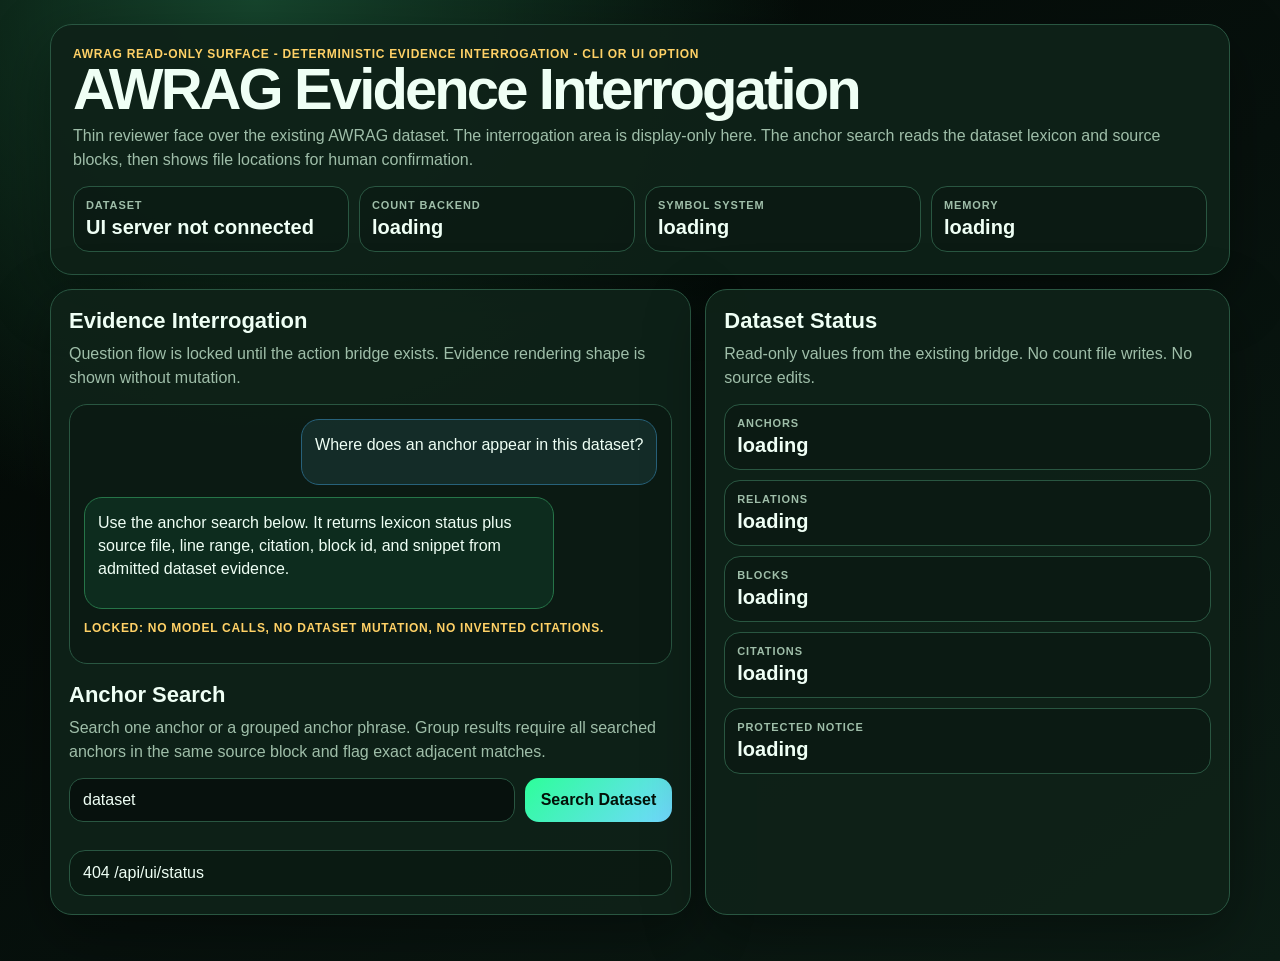
==== commit d0bfdc3f: "Rename UI chat surface to evidence interrogation" ====
--- a/HTML UI/awrag-intake-exfil-mockup.html
+++ b/HTML UI/awrag-intake-exfil-mockup.html
@@ -3,7 +3,7 @@
 <head>
   <meta charset="utf-8">
   <meta name="viewport" content="width=device-width, initial-scale=1">
-  <title>AWRAG Chat + Anchor Search</title>
+  <title>AWRAG Evidence Interrogation</title>
   <style>
     :root { color-scheme: dark; --bg:#07110d; --panel:#0e2118; --line:#295641; --text:#effff5; --muted:#9fbea9; --good:#2dff9a; --blue:#71d8ff; --warn:#ffd166; }
     * { box-sizing: border-box; }
@@ -20,7 +20,7 @@
     .stat { padding:12px; border:1px solid var(--line); border-radius:16px; background:rgba(0,0,0,.18); min-width:0; }
     .stat span { display:block; color:var(--muted); font-size:11px; font-weight:800; letter-spacing:.08em; text-transform:uppercase; }
     .stat strong { display:block; margin-top:5px; font-size:20px; overflow-wrap:anywhere; }
-    .chat { min-height:260px; display:grid; gap:12px; margin-top:14px; padding:14px; border:1px solid var(--line); border-radius:18px; background:rgba(0,0,0,.18); }
+    .interrogation { min-height:260px; display:grid; gap:12px; margin-top:14px; padding:14px; border:1px solid var(--line); border-radius:18px; background:rgba(0,0,0,.18); }
     .bubble { max-width:82%; padding:13px; border:1px solid var(--line); border-radius:18px; line-height:1.45; }
     .bubble.user { justify-self:end; border-color:#27617a; background:rgba(113,216,255,.09); }
     .bubble.aw { justify-self:start; border-color:#267448; background:rgba(45,255,154,.08); }
@@ -44,9 +44,9 @@
 <body>
   <main>
     <header>
-      <div class="locked">AWRAG read-only surface · Deterministic Evidence Interrogation · CLI or UI option</div>
-      <h1>AWRAG Chat + Anchor Search</h1>
-      <p>Thin reviewer face over the existing AWRAG dataset. The chat area is display-only here. The anchor search reads the dataset lexicon and source blocks, then shows file locations for human confirmation.</p>
+      <div class="locked">AWRAG read-only surface - Deterministic Evidence Interrogation - CLI or UI option</div>
+      <h1>AWRAG Evidence Interrogation</h1>
+      <p>Thin reviewer face over the existing AWRAG dataset. The interrogation area is display-only here. The anchor search reads the dataset lexicon and source blocks, then shows file locations for human confirmation.</p>
       <div class="status-grid">
         <div class="stat"><span>Dataset</span><strong id="dataset-id">loading</strong></div>
         <div class="stat"><span>Count Backend</span><strong id="count-backend">loading</strong></div>
@@ -57,9 +57,9 @@
 
     <div class="grid">
       <section class="card">
-        <h2>Chat</h2>
+        <h2>Evidence Interrogation</h2>
         <p>Question flow is locked until the action bridge exists. Evidence rendering shape is shown without mutation.</p>
-        <div class="chat">
+        <div class="interrogation">
           <div class="bubble user">Where does an anchor appear in this dataset?</div>
           <div class="bubble aw">Use the anchor search below. It returns lexicon status plus source file, line range, citation, block id, and snippet from admitted dataset evidence.</div>
           <div class="locked">Locked: no model calls, no dataset mutation, no invented citations.</div>
@@ -140,7 +140,7 @@
         const source = row.file_uri ? `<a href="${row.file_uri}">${escapeHtml(row.file_path || "source")}</a>` : escapeHtml(row.file_path || "source unavailable");
         div.innerHTML = `
           <div class="result-top"><strong>${source}</strong><span class="pill">${row.exact_sequence ? "exact group" : "same block"}</span></div>
-          <div class="muted">lines ${row.line_start ?? "?"}-${row.line_end ?? "?"} · citation ${escapeHtml(row.citation_id || "n/a")} · block ${escapeHtml(row.block_id || "n/a")}</div>
+          <div class="muted">lines ${row.line_start ?? "?"}-${row.line_end ?? "?"} - citation ${escapeHtml(row.citation_id || "n/a")} - block ${escapeHtml(row.block_id || "n/a")}</div>
           <div class="mono muted">positions: ${escapeHtml(JSON.stringify(row.positions || {}))}</div>
           <pre>${escapeHtml(row.snippet || "")}</pre>`;
         target.appendChild(div);
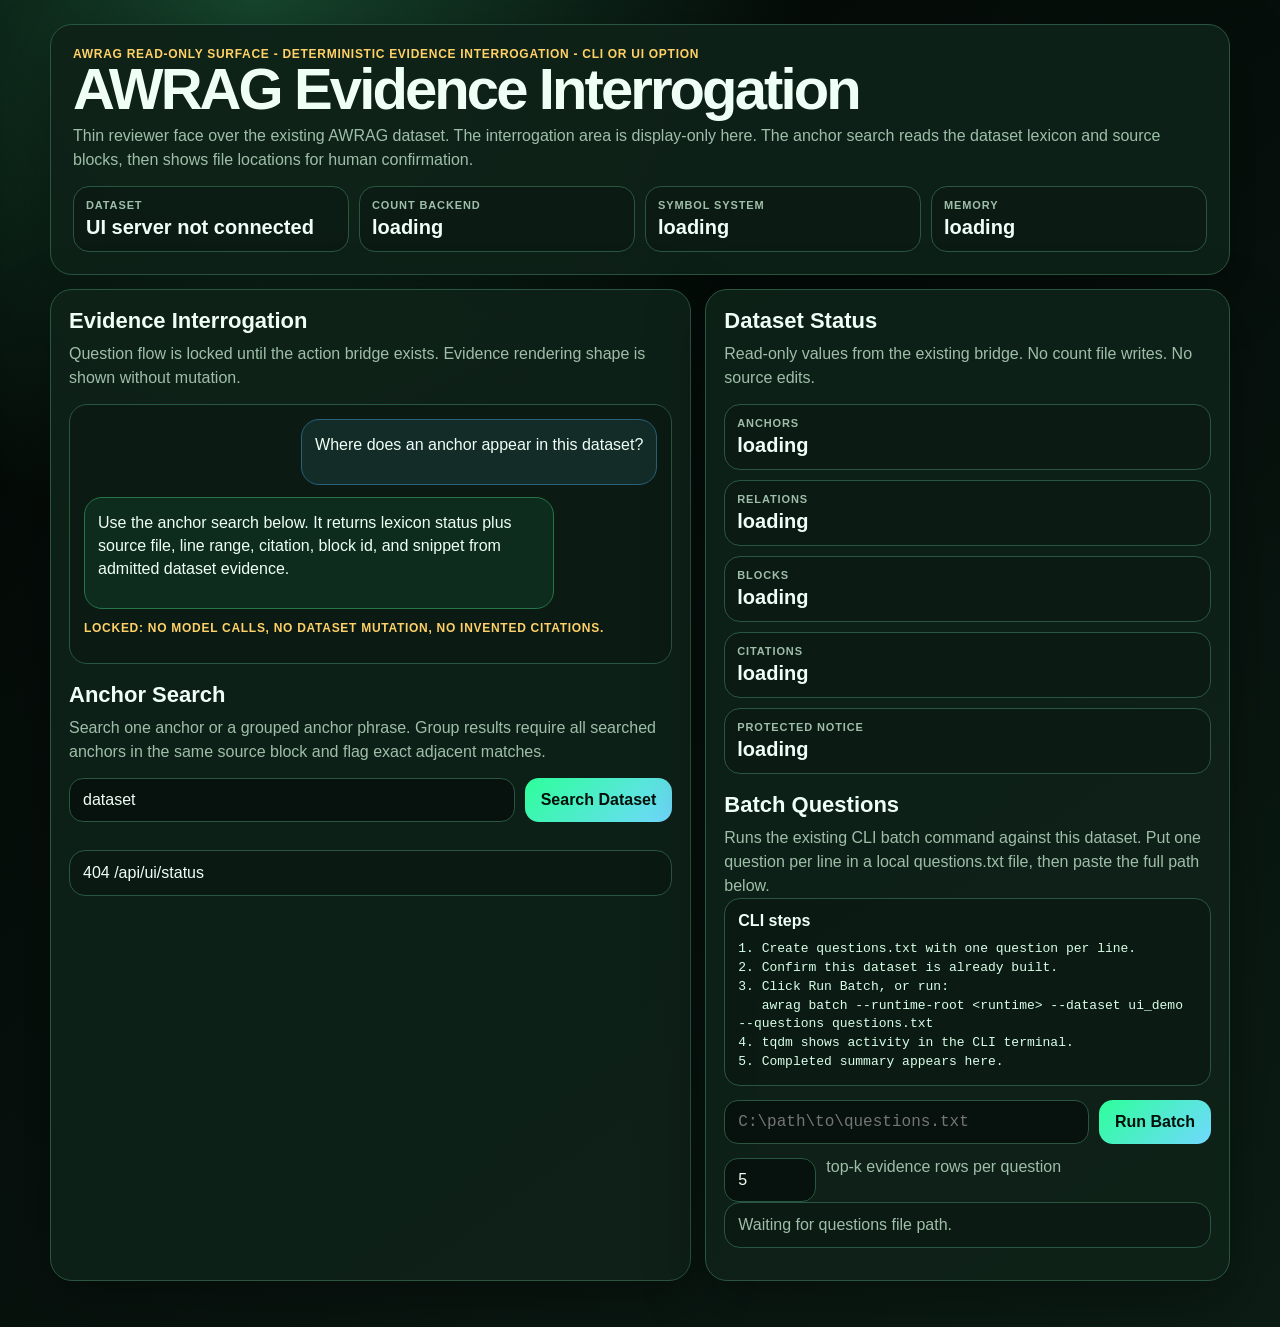
==== commit 874c80c8: "Add batch question trigger to UI" ====
--- a/HTML UI/awrag-intake-exfil-mockup.html
+++ b/HTML UI/awrag-intake-exfil-mockup.html
@@ -28,6 +28,7 @@
     .search { display:grid; grid-template-columns:1fr auto; gap:10px; margin-top:14px; }
     input, button { min-height:44px; border-radius:14px; border:1px solid var(--line); background:#07110d; color:var(--text); font:inherit; }
     input { padding:0 13px; }
+    input[type="number"] { width: 92px; }
     button { padding:0 16px; cursor:pointer; font-weight:900; color:#031108; background:linear-gradient(135deg,var(--good),var(--blue)); border:0; }
     .results { display:grid; gap:10px; margin-top:14px; }
     .result { padding:13px; border:1px solid var(--line); border-radius:16px; background:rgba(0,0,0,.2); }
@@ -85,6 +86,27 @@
           <div class="stat"><span>Citations</span><strong id="citation-count">loading</strong></div>
           <div class="stat"><span>Protected Notice</span><strong id="protected-notice">loading</strong></div>
         </div>
+        <h2 style="margin-top:18px;">Batch Questions</h2>
+        <p>Runs the existing CLI batch command against this dataset. Put one question per line in a local questions.txt file, then paste the full path below.</p>
+        <div class="result">
+          <strong>CLI steps</strong>
+          <pre>1. Create questions.txt with one question per line.
+2. Confirm this dataset is already built.
+3. Click Run Batch, or run:
+   awrag batch --runtime-root &lt;runtime&gt; --dataset ui_demo --questions questions.txt
+4. tqdm shows activity in the CLI terminal.
+5. Completed summary appears here.</pre>
+        </div>
+        <div class="search">
+          <input id="batch-questions-path" class="mono" placeholder="C:\path\to\questions.txt">
+          <button id="batch-run" type="button">Run Batch</button>
+        </div>
+        <div class="search" style="grid-template-columns:auto 1fr;">
+          <input id="batch-top-k" type="number" min="1" value="5" aria-label="Batch top k">
+          <div class="muted">top-k evidence rows per question</div>
+        </div>
+        <div id="batch-status" class="result muted">Waiting for questions file path.</div>
+        <div id="batch-results" class="results"></div>
       </section>
     </div>
   </main>
@@ -97,6 +119,17 @@
       return response.json();
     };
     const setText = (id, value) => { const el = $(id); if (el) el.textContent = value; };
+    const postJson = async (path, payload) => {
+      const response = await fetch(path, {
+        method: "POST",
+        cache: "no-store",
+        headers: { "Content-Type": "application/json" },
+        body: JSON.stringify(payload)
+      });
+      const value = await response.json();
+      if (!response.ok) throw new Error(value.message || `${response.status} ${path}`);
+      return value;
+    };
 
     async function boot() {
       const [status, symbol, notice] = await Promise.all([
@@ -155,11 +188,47 @@
       renderLocations(payload);
     }
 
+
+    function renderBatch(summary) {
+      const target = $("batch-results");
+      target.innerHTML = "";
+      const div = document.createElement("div");
+      div.className = "result";
+      div.innerHTML = `
+        <div class="result-top"><strong>Batch complete: ${escapeHtml(summary.run_id || "run")}</strong><span class="pill">model ${escapeHtml(summary.model_used || "none")}</span></div>
+        <div class="muted">completed ${summary.completed || 0} / ${summary.question_count || 0} - failed ${summary.failed || 0} - avg ${Number(summary.avg_query_time || 0).toFixed(4)}s</div>
+        <div class="mono muted">summary: ${escapeHtml(summary.summary_path || "n/a")}</div>
+        <div class="mono muted">outputs: ${(summary.output_paths || []).length}</div>
+        <pre>${escapeHtml((summary.output_paths || []).join("\n"))}</pre>`;
+      target.appendChild(div);
+    }
+
+    async function runBatch() {
+      const button = $("batch-run");
+      const questionsPath = $("batch-questions-path").value.trim();
+      const topK = Number($("batch-top-k").value || 5);
+      if (!questionsPath) {
+        setText("batch-status", "Paste the full path to questions.txt first.");
+        return;
+      }
+      button.disabled = true;
+      setText("batch-status", "Running awrag batch... keep this page open. CLI tqdm activity is captured by the server.");
+      try {
+        const summary = await postJson("/api/ui/batch/run", { questions_path: questionsPath, top_k: topK });
+        setText("batch-status", "Batch completed. Summary displayed below.");
+        renderBatch(summary);
+      } catch (error) {
+        setText("batch-status", `Batch failed: ${error.message}`);
+      } finally {
+        button.disabled = false;
+      }
+    }
     function escapeHtml(value) {
       return String(value).replace(/[&<>"']/g, (char) => ({"&":"&amp;","<":"&lt;",">":"&gt;","\"":"&quot;","'":"&#39;"}[char]));
     }
 
     $("anchor-search").addEventListener("click", searchAnchors);
+    $("batch-run").addEventListener("click", runBatch);
     $("anchor-query").addEventListener("keydown", (event) => { if (event.key === "Enter") searchAnchors(); });
     boot().catch((error) => {
       setText("dataset-id", "UI server not connected");
